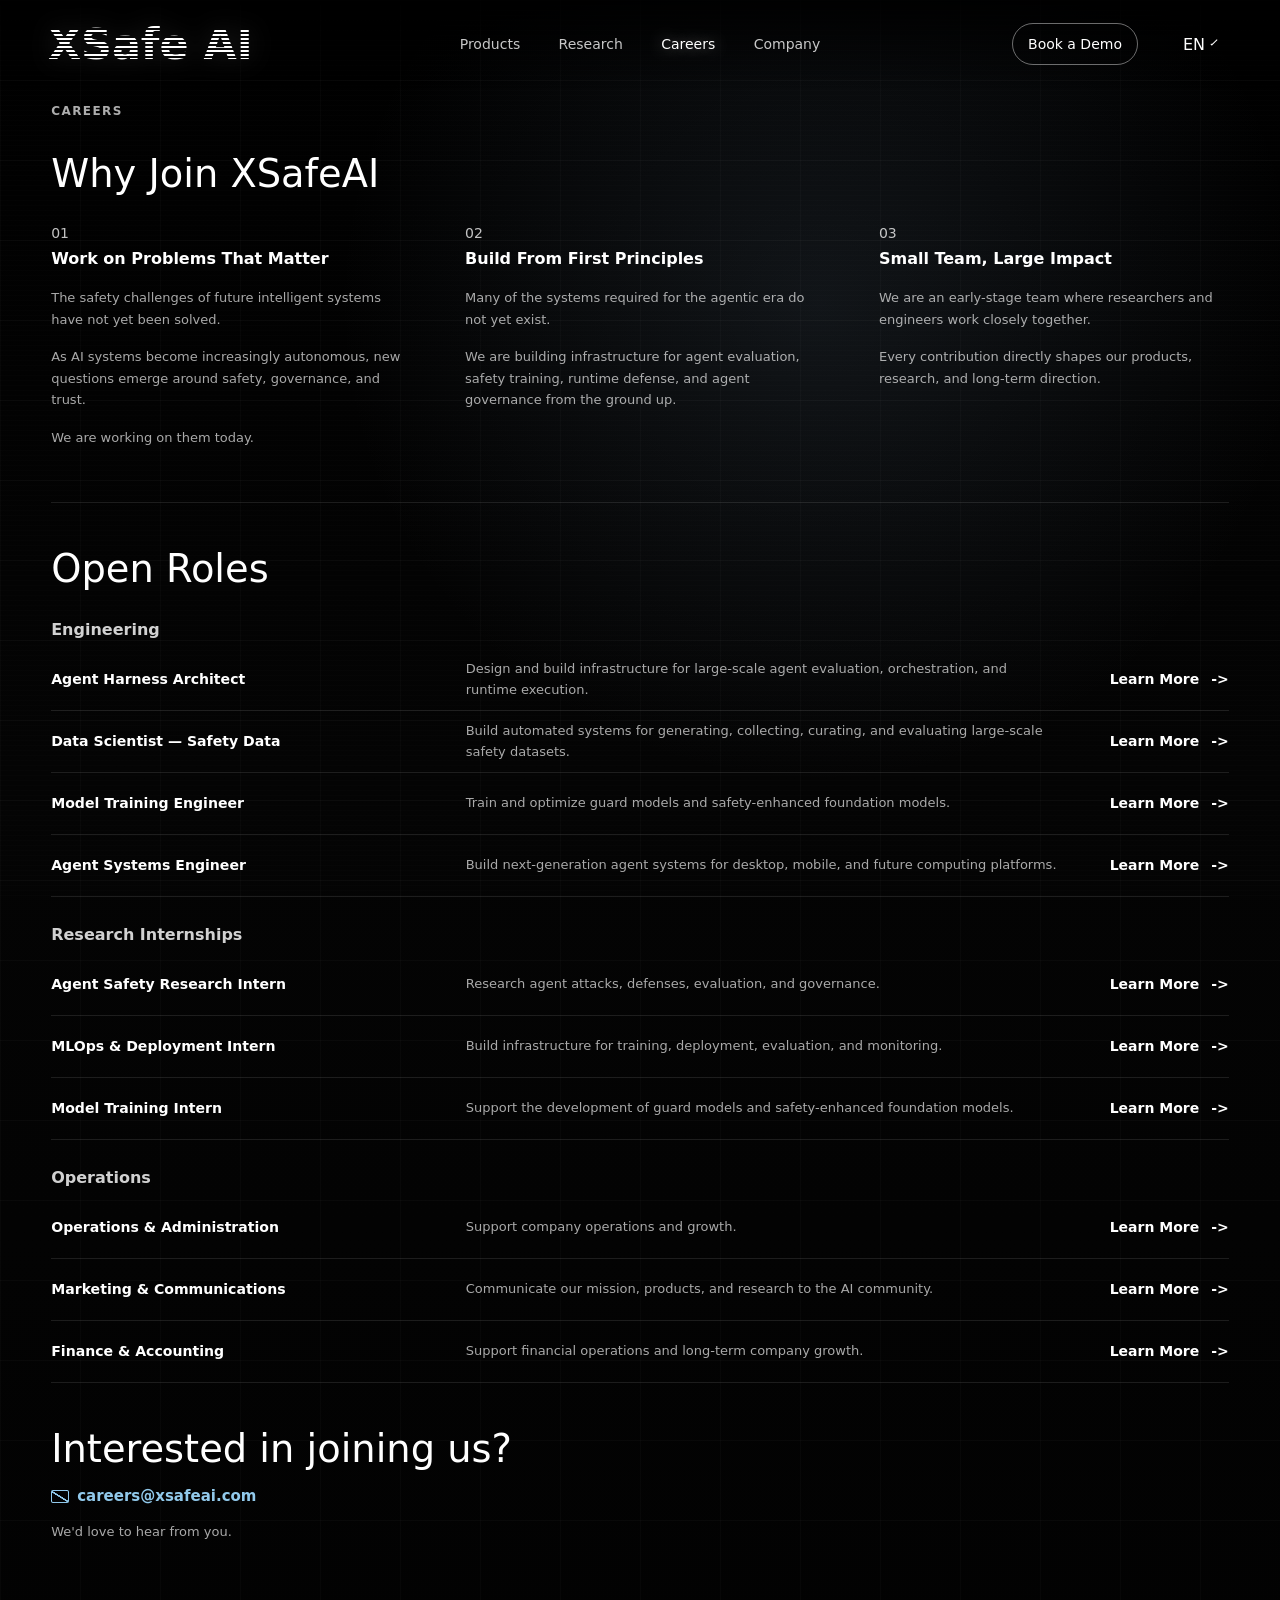
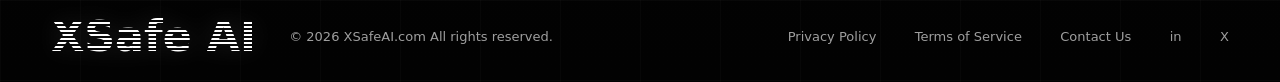
==== careers.html @ 65a76d72 "Add careers page" ====
<!doctype html>
<html lang="en">
  <head>
    <meta charset="UTF-8" />
    <meta name="viewport" content="width=device-width, initial-scale=1.0" />
    <title>Careers - XSafe AI</title>
    <meta name="description" content="Open roles and career opportunities at XSafe AI." />
    <link
      rel="icon"
      href="data:image/svg+xml,%3Csvg xmlns='http://www.w3.org/2000/svg' viewBox='0 0 64 64'%3E%3Crect width='64' height='64' rx='12' fill='%23020202'/%3E%3Cpath d='M14 16h12l6 9 6-9h12L38 32l12 16H38l-6-9-6 9H14l12-16L14 16Z' fill='white'/%3E%3C/svg%3E"
    />
    <link rel="stylesheet" href="styles.css?v=20260612-8" />
  </head>
  <body>
    <div class="page-shell">
      <header class="site-header" aria-label="Primary navigation" data-i18n-aria-label="aria.primaryNav">
        <a class="brand brand--small" href="index.html#top" aria-label="XSafe AI home" data-i18n-aria-label="aria.home">
          <span>XSafe AI</span>
        </a>
        <nav class="nav-links" aria-label="Main menu" data-i18n-aria-label="aria.mainMenu">
          <a href="index.html#products" data-i18n="nav.products">Products</a>
          <a href="index.html#resources" data-i18n="nav.research">Research</a>
          <a href="careers.html" data-i18n="nav.careers" aria-current="page">Careers</a>
          <a href="company.html" data-i18n="nav.company">Company</a>
        </nav>
        <div class="header-actions">
          <a class="pill-link" href="mailto:hello@xsafeai.com" data-i18n="cta.bookDemo">Book a Demo</a>
          <button class="lang-button" type="button" aria-label="Switch to Chinese" data-i18n-aria-label="language.switchLabel">
            <span data-lang-label>EN</span>
          </button>
        </div>
      </header>

      <main id="top" class="careers-page-main">
        <section class="careers-section" aria-labelledby="careers-title">
          <p class="eyebrow">CAREERS</p>
          <div class="careers-why">
            <h1 id="careers-title">Why Join XSafeAI</h1>
            <div class="careers-reasons">
              <article>
                <span>01</span>
                <h2>Work on Problems That Matter</h2>
                <p>The safety challenges of future intelligent systems have not yet been solved.</p>
                <p>As AI systems become increasingly autonomous, new questions emerge around safety, governance, and trust.</p>
                <p>We are working on them today.</p>
              </article>
              <article>
                <span>02</span>
                <h2>Build From First Principles</h2>
                <p>Many of the systems required for the agentic era do not yet exist.</p>
                <p>We are building infrastructure for agent evaluation, safety training, runtime defense, and agent governance from the ground up.</p>
              </article>
              <article>
                <span>03</span>
                <h2>Small Team, Large Impact</h2>
                <p>We are an early-stage team where researchers and engineers work closely together.</p>
                <p>Every contribution directly shapes our products, research, and long-term direction.</p>
              </article>
            </div>
          </div>

          <div class="careers-roles">
            <h2>Open Roles</h2>
            <div class="role-group">
              <h3>Engineering</h3>
              <a class="role-row" href="mailto:careers@xsafeai.com?subject=Agent%20Harness%20Architect">
                <strong>Agent Harness Architect</strong>
                <span>Design and build infrastructure for large-scale agent evaluation, orchestration, and runtime execution.</span>
                <em>Learn More <b aria-hidden="true">-&gt;</b></em>
              </a>
              <a class="role-row" href="mailto:careers@xsafeai.com?subject=Data%20Scientist%20-%20Safety%20Data">
                <strong>Data Scientist — Safety Data</strong>
                <span>Build automated systems for generating, collecting, curating, and evaluating large-scale safety datasets.</span>
                <em>Learn More <b aria-hidden="true">-&gt;</b></em>
              </a>
              <a class="role-row" href="mailto:careers@xsafeai.com?subject=Model%20Training%20Engineer">
                <strong>Model Training Engineer</strong>
                <span>Train and optimize guard models and safety-enhanced foundation models.</span>
                <em>Learn More <b aria-hidden="true">-&gt;</b></em>
              </a>
              <a class="role-row" href="mailto:careers@xsafeai.com?subject=Agent%20Systems%20Engineer">
                <strong>Agent Systems Engineer</strong>
                <span>Build next-generation agent systems for desktop, mobile, and future computing platforms.</span>
                <em>Learn More <b aria-hidden="true">-&gt;</b></em>
              </a>
            </div>

            <div class="role-group">
              <h3>Research Internships</h3>
              <a class="role-row" href="mailto:careers@xsafeai.com?subject=Agent%20Safety%20Research%20Intern">
                <strong>Agent Safety Research Intern</strong>
                <span>Research agent attacks, defenses, evaluation, and governance.</span>
                <em>Learn More <b aria-hidden="true">-&gt;</b></em>
              </a>
              <a class="role-row" href="mailto:careers@xsafeai.com?subject=MLOps%20%26%20Deployment%20Intern">
                <strong>MLOps &amp; Deployment Intern</strong>
                <span>Build infrastructure for training, deployment, evaluation, and monitoring.</span>
                <em>Learn More <b aria-hidden="true">-&gt;</b></em>
              </a>
              <a class="role-row" href="mailto:careers@xsafeai.com?subject=Model%20Training%20Intern">
                <strong>Model Training Intern</strong>
                <span>Support the development of guard models and safety-enhanced foundation models.</span>
                <em>Learn More <b aria-hidden="true">-&gt;</b></em>
              </a>
            </div>

            <div class="role-group">
              <h3>Operations</h3>
              <a class="role-row" href="mailto:careers@xsafeai.com?subject=Operations%20%26%20Administration">
                <strong>Operations &amp; Administration</strong>
                <span>Support company operations and growth.</span>
                <em>Learn More <b aria-hidden="true">-&gt;</b></em>
              </a>
              <a class="role-row" href="mailto:careers@xsafeai.com?subject=Marketing%20%26%20Communications">
                <strong>Marketing &amp; Communications</strong>
                <span>Communicate our mission, products, and research to the AI community.</span>
                <em>Learn More <b aria-hidden="true">-&gt;</b></em>
              </a>
              <a class="role-row" href="mailto:careers@xsafeai.com?subject=Finance%20%26%20Accounting">
                <strong>Finance &amp; Accounting</strong>
                <span>Support financial operations and long-term company growth.</span>
                <em>Learn More <b aria-hidden="true">-&gt;</b></em>
              </a>
            </div>
          </div>

          <div class="careers-contact">
            <h2>Interested in joining us?</h2>
            <a href="mailto:careers@xsafeai.com">careers@xsafeai.com</a>
            <p>We'd love to hear from you.</p>
          </div>
        </section>
      </main>

      <footer class="site-footer">
        <a class="brand brand--small" href="index.html#top" aria-label="XSafe AI home" data-i18n-aria-label="aria.home">XSafe AI</a>
        <p data-i18n="footer.rights">© 2026 XSafeAI.com All rights reserved.</p>
        <nav aria-label="Footer menu" data-i18n-aria-label="aria.footerMenu">
          <a id="resources" href="index.html#resources" data-i18n="footer.privacy">Privacy Policy</a>
          <a href="terms.html" data-i18n="footer.terms">Terms of Service</a>
          <a id="contact" href="mailto:hello@xsafeai.com" data-i18n="footer.contact">Contact Us</a>
          <a href="https://www.linkedin.com" aria-label="LinkedIn">in</a>
          <a href="https://x.com" aria-label="X">X</a>
        </nav>
      </footer>
    </div>

    <script src="script.js?v=20260612-8"></script>
  </body>
</html>
---- styles.css ----
:root {
  --bg: #030303;
  --panel: #070707;
  --panel-strong: #0d0d0d;
  --line: rgba(255, 255, 255, 0.15);
  --line-strong: rgba(255, 255, 255, 0.42);
  --text: #f6f7f7;
  --muted: rgba(246, 247, 247, 0.68);
  --faint: rgba(246, 247, 247, 0.38);
  --glow: rgba(190, 222, 255, 0.38);
  --max: 1440px;
}

* {
  box-sizing: border-box;
}

html {
  scroll-behavior: smooth;
}

body {
  margin: 0;
  min-width: 320px;
  background:
    radial-gradient(circle at 64% 18%, rgba(100, 122, 145, 0.16), transparent 30rem),
    linear-gradient(180deg, #000 0%, #040404 46%, #020202 100%);
  color: var(--text);
  font-family:
    Inter, ui-sans-serif, system-ui, -apple-system, BlinkMacSystemFont, "Segoe UI", sans-serif;
}

a {
  color: inherit;
  text-decoration: none;
}

button {
  font: inherit;
}

.page-shell {
  position: relative;
  overflow: hidden;
  min-height: 100vh;
  background-image:
    linear-gradient(rgba(255, 255, 255, 0.025) 1px, transparent 1px),
    linear-gradient(90deg, rgba(255, 255, 255, 0.018) 1px, transparent 1px);
  background-size: 80px 80px;
}

.page-shell::before {
  position: fixed;
  inset: 0;
  z-index: 3;
  pointer-events: none;
  content: "";
  background: repeating-linear-gradient(
    180deg,
    rgba(255, 255, 255, 0.03) 0,
    rgba(255, 255, 255, 0.03) 1px,
    transparent 1px,
    transparent 5px
  );
  mix-blend-mode: screen;
  opacity: 0.2;
}

.site-header {
  position: fixed;
  top: 0;
  left: 50%;
  z-index: 10;
  display: grid;
  grid-template-columns: 220px minmax(360px, 1fr) 220px;
  align-items: center;
  width: min(100%, var(--max));
  min-height: 88px;
  padding: 0 clamp(24px, 4vw, 48px);
  transform: translateX(-50%);
}

.site-header::before {
  position: absolute;
  inset: 0;
  z-index: -1;
  content: "";
  background: linear-gradient(180deg, rgba(0, 0, 0, 0.86), rgba(0, 0, 0, 0.42), transparent);
}

.brand {
  display: inline-block;
  width: max-content;
  color: transparent;
  font-weight: 800;
  line-height: 0.9;
  letter-spacing: 0;
  background:
    repeating-linear-gradient(
      180deg,
      #fff 0,
      #fff 5px,
      transparent 5px,
      transparent 10px
    );
  -webkit-background-clip: text;
  background-clip: text;
  filter: drop-shadow(0 0 12px rgba(255, 255, 255, 0.2));
}

.brand--small {
  font-size: clamp(31px, 3.35vw, 44px);
  line-height: 0.86;
  background:
    repeating-linear-gradient(
      180deg,
      #fff 0,
      #fff 2px,
      transparent 2px,
      transparent 4px
    );
  -webkit-background-clip: text;
  background-clip: text;
}

.brand--hero {
  margin: 0 0 36px;
  font-size: clamp(58px, 11vw, 142px);
}

.brand--hero-cn {
  letter-spacing: 0.08em;
}


.nav-links {
  display: flex;
  justify-content: center;
  gap: clamp(26px, 3vw, 46px);
  color: rgba(255, 255, 255, 0.78);
  font-size: 14px;
}

.nav-links a,
.site-footer a {
  transition:
    color 180ms ease,
    text-shadow 180ms ease;
}


.nav-links a[aria-current="page"] {
  color: #fff;
  text-shadow: 0 0 14px rgba(255, 255, 255, 0.45);
}

.company-page-main {
  padding-top: 88px;
}

.nav-links a:hover,
.site-footer a:hover {
  color: #fff;
  text-shadow: 0 0 14px rgba(255, 255, 255, 0.55);
}

.header-actions {
  display: flex;
  justify-content: flex-end;
  align-items: center;
  gap: 28px;
}

.pill-link,
.lang-button,
.primary-button,
.secondary-button {
  display: inline-flex;
  align-items: center;
  justify-content: center;
  min-height: 42px;
  border: 1px solid var(--line-strong);
  border-radius: 999px;
  white-space: nowrap;
}

.pill-link {
  min-width: 126px;
  padding: 0 22px;
  color: #fff;
  font-size: 14px;
}

.lang-button {
  min-width: 52px;
  padding: 0 16px;
  border-color: transparent;
  background: transparent;
  color: #fff;
  cursor: pointer;
  transition:
    color 180ms ease,
    text-shadow 180ms ease,
    transform 180ms ease;
}

.lang-button:hover {
  color: #fff;
  text-shadow: 0 0 14px rgba(255, 255, 255, 0.55);
  transform: translateY(-1px);
}

.lang-button::after {
  display: block;
  width: 7px;
  height: 7px;
  margin-left: 8px;
  border-right: 1px solid currentColor;
  border-bottom: 1px solid currentColor;
  content: "";
  transform: translateY(-2px) rotate(45deg);
}

.hero-section {
  position: relative;
  min-height: 760px;
  height: clamp(760px, 72vw, 930px);
  max-height: 980px;
  border-bottom: 1px solid rgba(255, 255, 255, 0.08);
  isolation: isolate;
}

.hero-section::after {
  position: absolute;
  inset: auto 0 0;
  z-index: -1;
  height: 34%;
  content: "";
  background: linear-gradient(180deg, transparent, #030303 80%);
}

.hero-canvas {
  position: absolute;
  inset: 0;
  width: 100%;
  height: 100%;
  pointer-events: none;
}

.hero-content {
  position: relative;
  z-index: 1;
  width: min(740px, calc(100% - 48px));
  padding-top: clamp(148px, 16vw, 244px);
  margin-left: clamp(24px, 4vw, 58px);
}

.hero-content h1 {
  margin: 0;
  color: #fff;
  font-size: clamp(40px, 5vw, 68px);
  font-weight: 500;
  line-height: 1.12;
  letter-spacing: 0;
}

.hero-copy {
  margin: 28px 0 46px;
  max-width: 620px;
  color: var(--muted);
  font-size: clamp(17px, 1.7vw, 23px);
  line-height: 1.45;
}

.hero-actions {
  display: flex;
  flex-wrap: wrap;
  gap: 24px;
}

.primary-button,
.secondary-button {
  gap: 14px;
  min-width: 162px;
  padding: 0 28px;
  font-size: 14px;
  font-weight: 700;
  transition:
    transform 180ms ease,
    border-color 180ms ease,
    background 180ms ease;
}

.primary-button {
  border-color: #fff;
  background: #fff;
  color: #050505;
  box-shadow:
    0 0 24px rgba(255, 255, 255, 0.22),
    inset 0 -8px 18px rgba(0, 0, 0, 0.09);
}

.secondary-button {
  background: rgba(255, 255, 255, 0.02);
  color: #fff;
}

.primary-button:hover,
.secondary-button:hover,
.pill-link:hover {
  transform: translateY(-2px);
}

.play-dot {
  position: relative;
  width: 22px;
  height: 22px;
  border: 1px solid rgba(255, 255, 255, 0.7);
  border-radius: 50%;
}

.play-dot::after {
  position: absolute;
  top: 50%;
  left: 50%;
  width: 0;
  height: 0;
  border-top: 4px solid transparent;
  border-bottom: 4px solid transparent;
  border-left: 6px solid #fff;
  content: "";
  transform: translate(-35%, -50%);
}

.flow-labels {
  position: absolute;
  right: clamp(12px, 2vw, 32px);
  bottom: clamp(72px, 8vw, 116px);
  left: clamp(500px, 50vw, 730px);
  z-index: 2;
  display: grid;
  grid-template-columns: 0.86fr 1.1fr 0.9fr;
  gap: clamp(18px, 3vw, 54px);
  color: rgba(255, 255, 255, 0.86);
  font-size: 13px;
  font-weight: 700;
  line-height: 1.1;
  transform: translateX(clamp(20px, 2.8vw, 48px));
}

.flow-labels span:nth-child(2) {
  text-align: center;
  font-size: inherit;
  font-weight: inherit;
}

.flywheel-section,
.products-section,
.scale-section {
  position: relative;
  width: min(100%, var(--max));
  margin: 0 auto;
  padding-inline: clamp(24px, 4vw, 56px);
}

.flywheel-section {
  padding-top: 44px;
  padding-bottom: 58px;
}

.section-heading {
  text-align: center;
}

.section-heading h2,
.products-section h2,
.scale-section h2 {
  margin: 0;
  font-size: clamp(31px, 3.1vw, 44px);
  font-weight: 500;
  line-height: 1.18;
}

.scale-section h2 {
  max-width: 560px;
}

.keep-line {
  white-space: nowrap;
}

.section-heading p,
.scale-section p {
  margin: 18px 0 0;
  color: var(--muted);
  font-size: 16px;
}

.flywheel {
  position: relative;
  --node-size: clamp(164px, 14vw, 190px);
  width: min(700px, 100%);
  aspect-ratio: 1;
  margin: 22px auto 0;
}

.orbit-ring {
  position: absolute;
  inset: 23%;
  border-radius: 50%;
  pointer-events: none;
}

.orbit-ring--outer {
  inset: 15%;
  border: 0;
}

.orbit-ring--inner {
  inset: 34%;
  border: 1px dashed rgba(255, 255, 255, 0.28);
  animation: orbitSpinReverse 14s linear infinite;
}

.cycle-arrows {
  position: absolute;
  inset: 0;
  z-index: 1;
  width: 100%;
  height: 100%;
  color: rgba(210, 218, 226, 0.58);
  pointer-events: none;
  overflow: visible;
  transform-origin: 50% 50%;
  animation: cycleRotate 16s linear infinite;
}

.cycle-arc {
  fill: none;
  stroke: currentColor;
  stroke-width: 1.25;
  stroke-linecap: round;
  marker-end: url("#cycle-arrowhead");
  filter: drop-shadow(0 0 7px rgba(210, 218, 226, 0.18));
}

.flywheel-center {
  position: absolute;
  top: 50%;
  left: 50%;
  z-index: 2;
  display: grid;
  place-items: center;
  width: 168px;
  height: 168px;
  border-radius: 50%;
  color: #fff;
  font-size: 18px;
  line-height: 1.1;
  text-align: center;
  transform: translate(-50%, -50%);
}

.flywheel-center::before {
  position: absolute;
  inset: 0;
  border-radius: inherit;
  content: "";
  background:
    radial-gradient(circle, rgba(255, 255, 255, 0.1), transparent 58%),
    conic-gradient(from 90deg, transparent, rgba(255, 255, 255, 0.28), transparent, rgba(167, 202, 236, 0.18), transparent);
  animation: orbitSpin 9s linear infinite;
}

.flywheel-center span {
  position: relative;
  display: block;
}

.wheel-node {
  position: absolute;
  z-index: 3;
  display: flex;
  flex-direction: column;
  align-items: center;
  justify-content: center;
  width: var(--node-size);
  height: var(--node-size);
  min-width: var(--node-size);
  min-height: var(--node-size);
  max-width: var(--node-size);
  max-height: var(--node-size);
  padding: 20px;
  overflow: hidden;
  border: 1px solid rgba(255, 255, 255, 0.3);
  border-radius: 50%;
  background:
    radial-gradient(circle at 50% 15%, rgba(255, 255, 255, 0.16), transparent 44%),
    rgba(8, 8, 8, 0.94);
  box-shadow:
    0 0 42px rgba(255, 255, 255, 0.09),
    inset 0 0 36px rgba(255, 255, 255, 0.075);
  text-align: center;
  animation: nodePulse 4.8s ease-in-out infinite;
}

.wheel-node--top {
  top: 0;
  left: 50%;
  transform: translate(-50%, 0);
}

.wheel-node--left {
  bottom: 8%;
  left: -1%;
  animation-delay: 0.8s;
}

.wheel-node--right {
  right: -1%;
  bottom: 8%;
  animation-delay: 1.6s;
}

.wheel-node span {
  margin-bottom: 9px;
  color: rgba(255, 255, 255, 0.92);
  font-size: 16px;
  font-weight: 700;
}

.wheel-node strong {
  display: block;
  max-width: 100%;
  color: #fff;
  font-size: clamp(12px, 1vw, 15px);
  font-weight: 700;
  line-height: 1.14;
}

.wheel-node strong em {
  display: inline-block;
  font-style: normal;
  font-size: 0.86em;
  line-height: 1.08;
}

.wheel-node small {
  margin-top: 10px;
  color: rgba(255, 255, 255, 0.75);
  font-size: 10px;
  font-weight: 700;
}

.wheel-node p {
  margin: 7px 0 0;
  color: rgba(255, 255, 255, 0.58);
  font-size: 10px;
  line-height: 1.35;
}

.products-section {
  padding-top: 8px;
  padding-bottom: 30px;
}

.products-section h2 {
  text-align: center;
}

.product-grid {
  display: grid;
  grid-template-columns: repeat(3, minmax(0, 1fr));
  gap: 24px;
  margin-top: 34px;
}

.product-card {
  position: relative;
  overflow: hidden;
  min-height: 374px;
  padding: 34px 32px 30px;
  border: 1px solid rgba(255, 255, 255, 0.16);
  border-radius: 7px;
  background:
    linear-gradient(145deg, rgba(255, 255, 255, 0.045), transparent 38%),
    rgba(7, 7, 7, 0.86);
  box-shadow: inset 0 0 40px rgba(255, 255, 255, 0.025);
}

.product-visual {
  position: absolute;
  inset: 0;
  z-index: 0;
  width: 100%;
  height: 100%;
  opacity: 0.92;
  pointer-events: none;
}

.product-card--vortex .product-visual {
  opacity: 0.78;
}

.product-card > :not(.product-visual):not(a) {
  position: relative;
  z-index: 1;
}

.product-number {
  position: relative;
  z-index: 1;
  display: block;
  color: #fff;
  font-size: 32px;
  font-weight: 300;
}

.product-card h3 {
  position: relative;
  z-index: 1;
  margin: 26px 0 13px;
  color: #fff;
  font-size: clamp(27px, 2.6vw, 38px);
  font-weight: 400;
}

.product-card p,
.product-card li,
.product-card a {
  position: relative;
  z-index: 1;
  color: rgba(255, 255, 255, 0.76);
}

.product-card p {
  margin: 0 0 29px;
  font-size: 16px;
}

.product-card ul {
  position: relative;
  display: grid;
  gap: 16px;
  padding: 0;
  margin: 0;
  list-style: none;
}

.product-card li {
  display: flex;
  align-items: center;
  gap: 11px;
  font-size: 14px;
}

.product-card li::before {
  display: block;
  width: 12px;
  height: 12px;
  border: 1px solid rgba(255, 255, 255, 0.54);
  border-radius: 50%;
  content: "";
  background:
    radial-gradient(circle, rgba(255, 255, 255, 0.75) 0 1.4px, transparent 1.8px),
    #050505;
  box-shadow:
    inset 0 0 0 3px #050505,
    0 0 10px rgba(255, 255, 255, 0.08);
}

.product-card > a {
  position: absolute;
  right: auto;
  bottom: 30px;
  left: 32px;
  z-index: 1;
  display: inline-flex;
  gap: 13px;
  align-items: center;
  color: #fff;
  font-size: 14px;
}

.scale-section {
  display: grid;
  grid-template-columns: minmax(520px, 0.98fr) minmax(0, 1.42fr);
  gap: clamp(28px, 5vw, 72px);
  align-items: center;
  padding-top: 42px;
  padding-bottom: 44px;
  border-top: 1px solid rgba(255, 255, 255, 0.09);
  border-bottom: 1px solid rgba(255, 255, 255, 0.09);
}

.metrics-grid {
  display: grid;
  grid-template-columns: repeat(4, minmax(0, 1fr));
  min-height: 124px;
  margin: 0;
  border: 1px solid rgba(255, 255, 255, 0.11);
  border-radius: 8px;
  background: rgba(255, 255, 255, 0.015);
}

.metrics-grid div {
  display: grid;
  place-items: center;
  align-content: center;
  min-width: 0;
  padding: 20px 12px;
  text-align: center;
}

.metrics-grid div + div {
  border-left: 1px solid rgba(255, 255, 255, 0.12);
}

.metrics-grid dt {
  margin: 0;
  color: #fff;
  font-size: clamp(26px, 3vw, 38px);
  font-weight: 300;
  line-height: 1;
}

.metrics-grid dd {
  margin: 12px 0 0;
  color: var(--muted);
  font-size: 14px;
  line-height: 1.35;
}


.company-section {
  position: relative;
  width: min(100%, var(--max));
  margin: 0 auto;
  padding: clamp(42px, 6vw, 82px) clamp(24px, 4vw, 56px) 54px;
  border-bottom: 1px solid rgba(255, 255, 255, 0.09);
}

.company-section::before {
  position: absolute;
  inset: 0;
  z-index: -1;
  content: "";
  background:
    radial-gradient(circle at 18% 8%, rgba(255, 255, 255, 0.08), transparent 22rem),
    linear-gradient(180deg, rgba(255, 255, 255, 0.025), transparent 34%);
}

.company-hero {
  max-width: 720px;
  padding-top: 10px;
}

.eyebrow {
  margin: 0 0 14px;
  color: rgba(255, 255, 255, 0.68);
  font-size: 12px;
  font-weight: 800;
  letter-spacing: 0.12em;
  text-transform: uppercase;
}

.company-hero h2 {
  margin: 0;
  color: #fff;
  font-size: clamp(42px, 5vw, 72px);
  font-weight: 500;
  line-height: 1.05;
  letter-spacing: -0.03em;
}

.company-copy {
  display: grid;
  gap: 14px;
  max-width: 590px;
  margin-top: 28px;
}

.company-copy p,
.company-section p {
  color: rgba(255, 255, 255, 0.66);
  line-height: 1.55;
}

.company-copy p,
.company-section p,
.company-card h4,
.company-card span,
.timeline strong,
.timeline span,
.timeline em {
  margin-block: 0;
}

.company-block {
  margin-top: clamp(34px, 5vw, 68px);
}

.company-block > h3,
.company-split h3,
.mission-bar h3 {
  margin: 0 0 18px;
  color: #fff;
  font-size: clamp(24px, 2.4vw, 34px);
  font-weight: 500;
}

.company-card-grid {
  display: grid;
  gap: 18px;
}

.company-card-grid--three {
  grid-template-columns: repeat(3, minmax(0, 1fr));
}

.company-card {
  position: relative;
  min-height: 156px;
  padding: 24px;
  overflow: hidden;
  border: 1px solid rgba(255, 255, 255, 0.12);
  border-radius: 8px;
  background:
    linear-gradient(145deg, rgba(255, 255, 255, 0.055), rgba(255, 255, 255, 0.012) 42%, transparent),
    rgba(10, 10, 10, 0.82);
  box-shadow: inset 0 0 30px rgba(255, 255, 255, 0.02);
}

.company-card::after {
  position: absolute;
  top: 18px;
  right: 18px;
  width: 34px;
  height: 34px;
  border: 1px solid rgba(255, 255, 255, 0.11);
  border-radius: 50%;
  content: "";
  background: radial-gradient(circle, rgba(255, 255, 255, 0.1), transparent 58%);
}

.company-number {
  display: block;
  margin-bottom: 16px;
  color: rgba(255, 255, 255, 0.9);
  font-size: 15px;
  font-weight: 700;
}

.company-card h4 {
  max-width: 300px;
  color: #fff;
  font-size: 16px;
  font-weight: 700;
  line-height: 1.25;
}

.company-card p {
  margin-top: 13px;
  font-size: 13px;
}

.company-card--compact {
  min-height: 190px;
  padding-top: 72px;
}

.card-icon {
  position: absolute;
  top: 22px;
  left: 24px;
  z-index: 1;
  display: grid;
  width: 34px;
  height: 34px;
  place-items: center;
  border: 1px solid rgba(255, 255, 255, 0.2);
  border-radius: 10px;
  background: rgba(255, 255, 255, 0.045);
  box-shadow:
    inset 0 0 18px rgba(255, 255, 255, 0.03),
    0 0 18px rgba(255, 255, 255, 0.04);
}

.card-icon::before,
.card-icon::after {
  position: absolute;
  content: "";
}

.card-icon--shield::before {
  width: 17px;
  height: 20px;
  border: 1.5px solid rgba(255, 255, 255, 0.82);
  clip-path: polygon(50% 0, 92% 17%, 82% 72%, 50% 100%, 18% 72%, 8% 17%);
}

.card-icon--shield::after {
  width: 6px;
  height: 10px;
  border-right: 1.5px solid rgba(255, 255, 255, 0.7);
  border-bottom: 1.5px solid rgba(255, 255, 255, 0.7);
  transform: rotate(40deg) translate(-1px, -1px);
}

.card-icon--database::before {
  width: 18px;
  height: 20px;
  border: 1.4px solid rgba(255, 255, 255, 0.78);
  border-radius: 50% / 18%;
  background:
    linear-gradient(rgba(255, 255, 255, 0.55), rgba(255, 255, 255, 0.55)) 50% 35% / 16px 1px no-repeat,
    linear-gradient(rgba(255, 255, 255, 0.38), rgba(255, 255, 255, 0.38)) 50% 63% / 16px 1px no-repeat;
}

.card-icon--database::after {
  top: 8px;
  width: 18px;
  height: 7px;
  border: 1.4px solid rgba(255, 255, 255, 0.78);
  border-bottom: 0;
  border-radius: 50% 50% 0 0 / 100% 100% 0 0;
}

.card-icon--network::before {
  width: 5px;
  height: 5px;
  border-radius: 50%;
  background: rgba(255, 255, 255, 0.9);
  box-shadow:
    -9px 8px 0 rgba(255, 255, 255, 0.74),
    9px 8px 0 rgba(255, 255, 255, 0.74),
    0 -9px 0 rgba(255, 255, 255, 0.74);
}

.card-icon--network::after {
  width: 22px;
  height: 20px;
  background:
    linear-gradient(34deg, transparent 46%, rgba(255, 255, 255, 0.42) 48% 52%, transparent 54%),
    linear-gradient(-34deg, transparent 46%, rgba(255, 255, 255, 0.42) 48% 52%, transparent 54%),
    linear-gradient(90deg, transparent 47%, rgba(255, 255, 255, 0.32) 49% 51%, transparent 53%);
}

.card-icon--agent::before {
  width: 18px;
  height: 15px;
  border: 1.4px solid rgba(255, 255, 255, 0.82);
  border-radius: 7px;
  background:
    radial-gradient(circle at 35% 48%, rgba(255, 255, 255, 0.86) 0 1.6px, transparent 2px),
    radial-gradient(circle at 65% 48%, rgba(255, 255, 255, 0.86) 0 1.6px, transparent 2px);
}

.card-icon--agent::after {
  top: 6px;
  width: 1.5px;
  height: 5px;
  background: rgba(255, 255, 255, 0.72);
  box-shadow: 0 -4px 0 rgba(255, 255, 255, 0.72);
}

.card-icon--devices::before {
  width: 18px;
  height: 20px;
  border: 1.4px solid rgba(255, 255, 255, 0.78);
  border-radius: 4px;
  transform: translate(-3px, 1px);
}

.card-icon--devices::after {
  width: 12px;
  height: 16px;
  border: 1.4px solid rgba(255, 255, 255, 0.62);
  border-radius: 3px;
  transform: translate(6px, -3px);
  background: rgba(255, 255, 255, 0.04);
}

.card-icon--embodied::before {
  width: 18px;
  height: 18px;
  border: 1.4px solid rgba(255, 255, 255, 0.78);
  border-radius: 50%;
  background:
    radial-gradient(circle, rgba(255, 255, 255, 0.82) 0 2px, transparent 2.4px),
    linear-gradient(90deg, transparent 46%, rgba(255, 255, 255, 0.36) 48% 52%, transparent 54%),
    linear-gradient(0deg, transparent 46%, rgba(255, 255, 255, 0.36) 48% 52%, transparent 54%);
}

.card-icon--embodied::after {
  width: 26px;
  height: 26px;
  border: 1px dashed rgba(255, 255, 255, 0.28);
  border-radius: 50%;
}

.company-split {
  display: grid;
  grid-template-columns: minmax(240px, 0.78fr) minmax(0, 2fr);
  gap: clamp(28px, 5vw, 72px);
  align-items: start;
}

.company-link {
  display: inline-flex;
  gap: 12px;
  align-items: center;
  margin-top: 24px;
  color: #fff;
  font-size: 14px;
  font-weight: 700;
}

.approach-block {
  display: grid;
  grid-template-columns: minmax(220px, 0.5fr) minmax(0, 2.5fr);
  gap: clamp(24px, 3.2vw, 42px);
  align-items: stretch;
}

.approach-intro p {
  max-width: 300px;
  font-size: clamp(17px, 1.35vw, 22px);
  line-height: 1.55;
}

.approach-intro .company-link {
  margin-top: 54px;
}

.approach-card-grid {
  display: grid;
  grid-template-columns: repeat(3, minmax(0, 1fr));
  gap: clamp(16px, 2vw, 24px);
}

.approach-card {
  min-height: 280px;
  padding: 0 28px 28px;
  border-color: rgba(255, 255, 255, 0.14);
  border-radius: 8px;
  background:
    radial-gradient(circle at 20% 16%, rgba(255, 255, 255, 0.055), transparent 16%),
    linear-gradient(145deg, rgba(255, 255, 255, 0.055), rgba(255, 255, 255, 0.012) 42%, transparent),
    rgba(9, 10, 10, 0.88);
}

.approach-card::before {
  position: absolute;
  inset: 0;
  z-index: 0;
  content: "";
  opacity: 0.22;
  pointer-events: none;
  background:
    radial-gradient(circle, rgba(255, 255, 255, 0.55) 0 0.75px, transparent 1.2px) 0 0 / 15px 15px,
    radial-gradient(circle, rgba(167, 210, 255, 0.3) 0 0.7px, transparent 1.2px) 7px 9px / 23px 23px;
  mask-image: radial-gradient(ellipse at 86% 58%, #000 0 18%, transparent 52%);
}

.approach-card::after {
  top: 18px;
  left: 24px;
  right: auto;
  width: 66px;
  height: 66px;
  border: 0;
  background: radial-gradient(circle, rgba(255, 255, 255, 0.13), rgba(255, 255, 255, 0.05) 46%, transparent 70%);
}

.approach-card h4,
.approach-card p {
  position: relative;
  z-index: 1;
}

.approach-card h4 {
  max-width: 300px;
  margin-top: 118px;
  font-size: clamp(18px, 1.35vw, 22px);
  font-weight: 700;
  line-height: 1.16;
}

.approach-card p {
  max-width: 300px;
  margin-top: 24px;
  font-size: clamp(13px, 1vw, 16px);
  line-height: 1.55;
}

.approach-card .card-icon {
  position: absolute;
  z-index: 1;
  top: 28px;
  left: 28px;
  width: 54px;
  height: 54px;
  border: 0;
  border-radius: 50%;
  background: rgba(255, 255, 255, 0.08);
  box-shadow:
    inset 0 0 22px rgba(255, 255, 255, 0.035),
    0 0 28px rgba(255, 255, 255, 0.08);
}

.approach-card .card-icon--shield::before {
  width: 25px;
  height: 30px;
  border-width: 2px;
}

.approach-card .card-icon--shield::after {
  width: 8px;
  height: 13px;
  border-width: 2px;
}

.approach-card .card-icon--database::before {
  width: 28px;
  height: 32px;
  border-width: 2px;
  background:
    linear-gradient(rgba(255, 255, 255, 0.58), rgba(255, 255, 255, 0.58)) 50% 35% / 24px 1.5px no-repeat,
    linear-gradient(rgba(255, 255, 255, 0.42), rgba(255, 255, 255, 0.42)) 50% 63% / 24px 1.5px no-repeat;
}

.approach-card .card-icon--database::after {
  top: 12px;
  width: 28px;
  height: 10px;
  border-width: 2px;
}

.approach-card .card-icon--network::before {
  width: 6px;
  height: 6px;
  box-shadow:
    -14px 11px 0 rgba(255, 255, 255, 0.74),
    14px 11px 0 rgba(255, 255, 255, 0.74),
    0 -14px 0 rgba(255, 255, 255, 0.74);
}

.approach-card .card-icon--network::after {
  width: 34px;
  height: 30px;
}

.approach-card--defense::before {
  mask-image: radial-gradient(ellipse at 104% 55%, #000 0 17%, transparent 50%);
}

.approach-card--data::before {
  mask-image: radial-gradient(ellipse at 62% 54%, #000 0 23%, transparent 56%);
}

.approach-card--model::before {
  mask-image: linear-gradient(132deg, transparent 0 50%, #000 72%, transparent 100%);
}

.challenge-block {
  display: grid;
  grid-template-columns: minmax(190px, 0.55fr) 42px minmax(0, 2.35fr);
  gap: clamp(28px, 4vw, 58px);
  align-items: stretch;
  padding-top: 28px;
  padding-bottom: 28px;
  border-top: 1px solid rgba(255, 255, 255, 0.08);
  border-bottom: 1px solid rgba(255, 255, 255, 0.08);
}

.challenge-intro h3 {
  margin-bottom: 22px;
}

.challenge-intro p {
  max-width: 260px;
  font-size: clamp(17px, 1.45vw, 22px);
  line-height: 1.55;
}

.timeline-rail {
  position: relative;
  display: grid;
  align-content: space-between;
  justify-items: center;
  padding: 7px 0;
}

.timeline-rail::before {
  position: absolute;
  top: 15px;
  bottom: 15px;
  left: 50%;
  width: 2px;
  content: "";
  background: linear-gradient(180deg, transparent, rgba(255, 255, 255, 0.72) 14%, rgba(255, 255, 255, 0.62) 86%, transparent);
  box-shadow: 0 0 18px rgba(255, 255, 255, 0.42);
  transform: translateX(-50%);
}

.timeline-rail span {
  position: relative;
  z-index: 1;
  width: 13px;
  height: 13px;
  border-radius: 50%;
  background: #fff;
  box-shadow:
    0 0 0 3px rgba(255, 255, 255, 0.16),
    0 0 18px rgba(255, 255, 255, 0.85);
}

.timeline {
  display: grid;
  gap: 0;
}

.timeline div {
  position: relative;
  display: grid;
  grid-template-columns: 92px minmax(190px, 0.95fr) minmax(160px, 0.8fr) 46px minmax(180px, 0.8fr);
  gap: clamp(18px, 2.4vw, 42px);
  align-items: center;
  min-height: 64px;
  color: rgba(255, 255, 255, 0.72);
}

.timeline div + div {
  border-top: 1px solid rgba(255, 255, 255, 0.08);
}

.timeline strong,
.timeline span,
.timeline em {
  font-style: normal;
}

.timeline strong {
  color: #fff;
  font-size: clamp(19px, 1.7vw, 26px);
  font-weight: 500;
}

.timeline span,
.timeline em {
  font-size: clamp(14px, 1.15vw, 18px);
  line-height: 1.35;
}

.timeline em {
  color: #fff;
  font-weight: 600;
}

.timeline i {
  display: block;
  height: 1px;
  background: repeating-linear-gradient(90deg, rgba(255, 255, 255, 0.2) 0 2px, transparent 2px 5px);
}

.timeline i::after {
  display: block;
  width: 9px;
  height: 9px;
  margin-left: auto;
  border-top: 1.5px solid rgba(255, 255, 255, 0.78);
  border-right: 1.5px solid rgba(255, 255, 255, 0.78);
  content: "";
  transform: translateY(-4px) rotate(45deg);
}

.timeline-icon {
  position: relative;
  display: block;
  width: 34px;
  height: 34px;
  color: rgba(255, 255, 255, 0.84);
}

.timeline-icon::before,
.timeline-icon::after {
  position: absolute;
  content: "";
}

.timeline-icon--shield::before,
.timeline-icon--agent-shield::before {
  inset: 3px 7px 2px;
  border: 2px solid currentColor;
  clip-path: polygon(50% 0, 92% 16%, 82% 70%, 50% 100%, 18% 70%, 8% 16%);
}

.timeline-icon--shield::after {
  top: 10px;
  left: 14px;
  width: 6px;
  height: 10px;
  border-right: 1.6px solid currentColor;
  border-bottom: 1.6px solid currentColor;
  transform: rotate(40deg);
}

.timeline-icon--people::before {
  top: 7px;
  left: 5px;
  width: 9px;
  height: 9px;
  border: 1.8px solid currentColor;
  border-radius: 50%;
  box-shadow: 14px 0 0 -1.8px #030303, 14px 0 0 0 currentColor;
}

.timeline-icon--people::after {
  top: 19px;
  left: 2px;
  width: 26px;
  height: 12px;
  border: 1.8px solid currentColor;
  border-bottom: 0;
  border-radius: 15px 15px 0 0;
}

.timeline-icon--agent-shield::after {
  top: 11px;
  left: 13px;
  width: 8px;
  height: 8px;
  border: 1.4px solid currentColor;
  border-radius: 50%;
  box-shadow: 0 8px 0 -3px currentColor;
}

.timeline-icon--robot::before {
  top: 9px;
  left: 6px;
  width: 22px;
  height: 17px;
  border: 1.8px solid currentColor;
  border-radius: 5px;
  background:
    radial-gradient(circle at 34% 47%, currentColor 0 1.6px, transparent 2px),
    radial-gradient(circle at 66% 47%, currentColor 0 1.6px, transparent 2px);
}

.timeline-icon--robot::after {
  top: 4px;
  left: 16px;
  width: 2px;
  height: 7px;
  background: currentColor;
  box-shadow:
    0 -3px 0 currentColor,
    -13px 17px 0 0 currentColor,
    13px 17px 0 0 currentColor;
}

.team-backgrounds {
  display: grid;
  gap: 18px;
}

.team-background-group h4 {
  margin: 0 0 10px;
  color: rgba(255, 255, 255, 0.68);
  font-size: 12px;
  font-weight: 800;
}

.logo-cloud {
  display: grid;
  grid-template-columns: repeat(6, minmax(0, 1fr));
  gap: 12px;
}

.logo-cloud span {
  display: inline-flex;
  min-height: 44px;
  align-items: center;
  justify-content: center;
  gap: 8px;
  padding: 0 12px;
  border: 1px solid rgba(255, 255, 255, 0.11);
  border-radius: 6px;
  background: rgba(255, 255, 255, 0.035);
  color: rgba(255, 255, 255, 0.8);
  font-size: 13px;
  font-weight: 700;
}

.logo-mark {
  display: block;
  width: 20px;
  height: 20px;
  flex: 0 0 auto;
  object-fit: contain;
  filter: grayscale(1) invert(1) brightness(1.35);
  opacity: 0.92;
}

.logo-mark--school {
  width: 28px;
  height: 28px;
  padding: 2px;
  border-radius: 50%;
  filter: none;
  background: rgba(255, 255, 255, 0.08);
}

.logo-more {
  letter-spacing: 0.16em;
}

.leadership-grid {
  display: grid;
  grid-template-columns: repeat(3, minmax(0, 1fr));
  gap: 18px;
}

.leader-card {
  min-height: 176px;
}

.leader-role {
  display: block;
  margin-top: 8px;
  color: rgba(255, 255, 255, 0.72);
  font-size: 12px;
  font-weight: 700;
}

.leader-points {
  display: grid;
  gap: 7px;
  margin: 18px 0 0;
  padding: 0;
  list-style: none;
}

.leader-points li {
  position: relative;
  padding-left: 17px;
  color: rgba(255, 255, 255, 0.62);
  font-size: 12px;
  line-height: 1.35;
}

.leader-points li::before {
  position: absolute;
  top: 0.55em;
  left: 2px;
  width: 5px;
  height: 5px;
  border-radius: 50%;
  content: "";
  background: rgba(255, 255, 255, 0.62);
  box-shadow: 0 0 8px rgba(255, 255, 255, 0.35);
}

.vision-flow {
  min-width: 0;
}

.vision-grid {
  display: grid;
  gap: 18px;
}

.vision-grid--flow {
  grid-template-columns: minmax(0, 1fr) 30px minmax(0, 1fr) 30px minmax(0, 1fr);
  align-items: stretch;
}

.vision-card {
  min-height: 220px;
  padding-top: 76px;
}

.vision-stage {
  display: inline-block;
  margin-bottom: 15px;
  color: rgba(255, 255, 255, 0.58);
  font-size: 12px;
  font-weight: 700;
  text-transform: uppercase;
}

.vision-arrow {
  display: grid;
  place-items: center;
  color: rgba(255, 255, 255, 0.78);
  font-size: 20px;
  font-weight: 700;
}

.vision-timeline {
  position: relative;
  display: grid;
  grid-template-columns: repeat(3, minmax(0, 1fr));
  gap: 78px;
  margin-top: 18px;
  padding-top: 16px;
  color: rgba(255, 255, 255, 0.55);
  font-size: 12px;
  font-weight: 700;
  text-align: center;
}

.vision-timeline::before {
  position: absolute;
  top: 6px;
  right: 9%;
  left: 9%;
  height: 1px;
  content: "";
  background: linear-gradient(90deg, transparent, rgba(255, 255, 255, 0.25), transparent);
}

.vision-timeline span {
  position: relative;
}

.vision-timeline span::before {
  position: absolute;
  top: -14px;
  left: 50%;
  width: 5px;
  height: 5px;
  border-radius: 50%;
  content: "";
  background: rgba(255, 255, 255, 0.72);
  transform: translateX(-50%);
}

.mission-bar {
  display: grid;
  grid-template-columns: minmax(180px, 0.45fr) minmax(0, 1.4fr) auto;
  gap: clamp(22px, 4vw, 56px);
  align-items: center;
  padding-top: 26px;
  border-top: 1px solid rgba(255, 255, 255, 0.11);
}

.mission-bar p {
  font-size: 15px;
}

.mission-actions {
  display: flex;
  flex-wrap: wrap;
  gap: 14px;
  justify-content: flex-end;
}

.mission-actions .primary-button,
.mission-actions .secondary-button {
  min-width: 128px;
}

.site-footer {
  display: grid;
  grid-template-columns: 210px 1fr auto;
  gap: 28px;
  align-items: center;
  width: min(100%, var(--max));
  min-height: 92px;
  padding: 0 clamp(24px, 4vw, 56px);
  margin: 0 auto;
  color: rgba(255, 255, 255, 0.62);
}

.site-footer p {
  margin: 0;
  font-size: 13px;
}

.site-footer nav {
  display: flex;
  flex-wrap: wrap;
  justify-content: flex-end;
  gap: clamp(22px, 3vw, 42px);
  font-size: 13px;
}

@keyframes orbitSpin {
  to {
    transform: rotate(360deg);
  }
}

@keyframes orbitSpinReverse {
  to {
    transform: rotate(-360deg);
  }
}

@keyframes cycleRotate {
  to {
    transform: rotate(360deg);
  }
}

@keyframes nodePulse {
  0%,
  100% {
    box-shadow:
      0 0 42px rgba(255, 255, 255, 0.09),
      inset 0 0 36px rgba(255, 255, 255, 0.075);
  }
  50% {
    box-shadow:
      0 0 58px rgba(190, 222, 255, 0.22),
      inset 0 0 42px rgba(255, 255, 255, 0.1);
  }
}

@media (max-width: 1040px) {
  .site-header {
    grid-template-columns: auto 1fr auto;
  }

  .nav-links {
    display: none;
  }

  .hero-section {
    min-height: 710px;
    height: 780px;
  }

  .flow-labels {
    right: 18px;
    left: clamp(310px, 45vw, 470px);
    font-size: 11px;
    transform: translateX(12px);
  }

  .product-grid {
    grid-template-columns: 1fr;
  }

  .product-card {
    min-height: 330px;
  }

  .scale-section,
  .company-split,
  .mission-bar,
  .site-footer {
    grid-template-columns: 1fr;
  }

  .company-card-grid--three,
  .leadership-grid,
  .vision-grid--flow {
    grid-template-columns: 1fr;
  }

  .approach-block,
  .approach-card-grid {
    grid-template-columns: 1fr;
  }

  .approach-card {
    min-height: 240px;
  }


  .challenge-block {
    grid-template-columns: minmax(180px, 0.6fr) 32px minmax(0, 1.9fr);
    gap: 24px;
  }

  .timeline div {
    grid-template-columns: 76px minmax(130px, 1fr) minmax(88px, 0.7fr) 34px minmax(130px, 0.9fr);
    gap: 16px;
  }

  .timeline-icon {
    width: 30px;
    height: 30px;
  }


  .vision-arrow {
    min-height: 20px;
    transform: rotate(90deg);
  }

  .vision-timeline {
    display: none;
  }

  .logo-cloud {
    grid-template-columns: repeat(3, minmax(0, 1fr));
  }

  .mission-actions {
    justify-content: flex-start;
  }

  .site-footer nav {
    justify-content: flex-start;
  }
}

@media (max-width: 720px) {
  .company-page-main {
    padding-top: 72px;
  }

  .site-header {
    min-height: 72px;
    padding-inline: 18px;
  }

  .brand--small {
    font-size: 27px;
    background:
      repeating-linear-gradient(
        180deg,
        #fff 0,
        #fff 1.5px,
        transparent 1.5px,
        transparent 3px
      );
    -webkit-background-clip: text;
    background-clip: text;
  }

  .header-actions {
    gap: 10px;
  }

  .pill-link {
    display: none;
  }

  .hero-section {
    min-height: 760px;
    height: auto;
    padding-bottom: 210px;
  }

  .hero-content {
    width: calc(100% - 36px);
    padding-top: 116px;
    margin-left: 18px;
  }

  .brand--hero {
    margin-bottom: 28px;
    font-size: clamp(54px, 19vw, 92px);
  }

  .hero-content h1 {
    font-size: clamp(35px, 10vw, 52px);
  }

  .hero-copy {
    margin-bottom: 30px;
  }

  .hero-actions {
    gap: 14px;
  }

  .primary-button,
  .secondary-button {
    min-width: 148px;
    padding-inline: 20px;
  }

  .flow-labels {
    right: 18px;
    bottom: 52px;
    left: 18px;
    gap: 12px;
    font-size: 10px;
    transform: none;
  }

  .flow-labels span:nth-child(2) {
    font-size: 13px;
  }

  .flywheel-section,
  .products-section,
  .scale-section,
  .company-section,
  .site-footer {
    padding: 28px 18px;
  }

  .company-section {
    padding-top: 52px;
  }

  .company-hero h2 {
    font-size: clamp(34px, 11vw, 48px);
  }

  .company-card {
    padding: 22px;
  }

  .company-card--compact {
    min-height: 160px;
    padding-top: 64px;
  }

  .approach-card {
    min-height: 230px;
    padding: 0 22px 24px;
  }

  .approach-card h4 {
    margin-top: 100px;
  }

  .approach-card .card-icon {
    top: 24px;
    left: 22px;
  }


  .vision-card {
    min-height: 190px;
    padding-top: 70px;
  }

  .leader-card {
    min-height: 160px;
  }

  .challenge-block {
    grid-template-columns: 1fr;
    gap: 22px;
  }

  .timeline-rail {
    display: none;
  }

  .timeline div {
    grid-template-columns: 72px 1fr;
    gap: 10px 16px;
    padding: 14px 0;
  }

  .timeline i,
  .timeline-icon {
    display: none;
  }

  .timeline em {
    grid-column: 2;
  }

  .logo-cloud {
    grid-template-columns: repeat(2, minmax(0, 1fr));
  }

  .mission-actions {
    justify-content: flex-start;
  }
}

@media (prefers-reduced-motion: reduce) {
  *,
  *::before,
  *::after {
    animation-duration: 1ms !important;
    animation-iteration-count: 1 !important;
    scroll-behavior: auto !important;
  }
}

.legal-page-main {
  padding-top: 98px;
}

.legal-section {
  position: relative;
  width: min(100%, var(--max));
  min-height: calc(100vh - 190px);
  padding: clamp(34px, 5vw, 72px) clamp(24px, 4vw, 56px) clamp(52px, 7vw, 92px);
  margin: 0 auto;
}

.legal-section::before {
  position: absolute;
  inset: 0;
  z-index: -1;
  content: "";
  background:
    radial-gradient(circle at 14% 8%, rgba(255, 255, 255, 0.08), transparent 20rem),
    linear-gradient(180deg, rgba(255, 255, 255, 0.018), transparent 32%);
}

.legal-document {
  max-width: 760px;
}

.legal-document .eyebrow {
  margin-bottom: 10px;
}

.legal-document h1 {
  margin: 0;
  color: #fff;
  font-size: clamp(42px, 5vw, 64px);
  font-weight: 500;
  line-height: 1;
  letter-spacing: -0.035em;
}

.legal-updated {
  margin: 16px 0 0;
  color: rgba(255, 255, 255, 0.72);
  font-size: 12px;
  font-weight: 800;
  letter-spacing: 0.08em;
  text-transform: uppercase;
}

.legal-intro,
.legal-article p,
.legal-article li {
  color: rgba(255, 255, 255, 0.72);
  font-size: 14px;
  line-height: 1.62;
}

.legal-intro {
  max-width: 700px;
  margin: 18px 0 30px;
}

.legal-list {
  display: grid;
  gap: 22px;
  padding: 0;
  margin: 0;
  list-style: none;
  counter-reset: legal-section;
}

.legal-article {
  position: relative;
  padding-left: 34px;
  counter-increment: legal-section;
}

.legal-article::before {
  position: absolute;
  top: 1px;
  left: 0;
  color: rgba(255, 255, 255, 0.9);
  font-size: 16px;
  font-weight: 700;
  content: counter(legal-section) ".";
}

.legal-article h2 {
  margin: 0 0 8px;
  color: #fff;
  font-size: 20px;
  font-weight: 700;
  line-height: 1.2;
}

.legal-article p {
  margin: 0;
}

.legal-article ul {
  display: grid;
  gap: 4px;
  padding-left: 18px;
  margin: 8px 0 0;
}

.legal-article a {
  color: #fff;
  text-decoration: underline;
  text-underline-offset: 3px;
}

@media (max-width: 720px) {
  .legal-page-main {
    padding-top: 76px;
  }

  .legal-section {
    padding-inline: 18px;
  }

  .legal-article {
    padding-left: 28px;
  }
}



.careers-page-main {
  min-height: 100vh;
  padding-top: 104px;
}

.careers-section {
  width: min(100%, var(--max));
  padding: 0 clamp(24px, 4vw, 56px);
  margin: 0 auto;
}

.careers-section .eyebrow {
  margin-bottom: 34px;
}

.careers-why {
  padding-bottom: 54px;
  border-bottom: 1px solid rgba(255, 255, 255, 0.1);
}

.careers-why h1,
.careers-roles h2,
.careers-contact h2 {
  margin: 0;
  color: #fff;
  font-size: clamp(30px, 3vw, 44px);
  font-weight: 500;
  line-height: 1.16;
}

.careers-reasons {
  display: grid;
  grid-template-columns: repeat(3, minmax(0, 1fr));
  gap: clamp(28px, 5vw, 86px);
  margin-top: 28px;
}

.careers-reasons article {
  max-width: 350px;
}

.careers-reasons span {
  display: block;
  margin-bottom: 8px;
  color: rgba(255, 255, 255, 0.76);
  font-size: 14px;
}

.careers-reasons h2 {
  margin: 0 0 18px;
  color: #fff;
  font-size: clamp(16px, 1.25vw, 19px);
  font-weight: 700;
  line-height: 1.3;
}

.careers-reasons p,
.role-row span,
.careers-contact p {
  margin: 0;
  color: rgba(255, 255, 255, 0.66);
  font-size: clamp(13px, 1vw, 15px);
  line-height: 1.65;
}

.careers-reasons p + p {
  margin-top: 16px;
}

.careers-roles {
  padding-top: 44px;
}

.role-group {
  margin-top: 28px;
}

.role-group h3 {
  margin: 0 0 10px;
  color: rgba(255, 255, 255, 0.82);
  font-size: 16px;
  font-weight: 700;
}

.role-row {
  display: grid;
  grid-template-columns: minmax(220px, 0.95fr) minmax(280px, 1.55fr) auto;
  gap: clamp(18px, 4vw, 72px);
  align-items: center;
  min-height: 62px;
  border-bottom: 1px solid rgba(255, 255, 255, 0.1);
}

.role-row strong {
  color: #fff;
  font-size: clamp(14px, 1.1vw, 16px);
  font-weight: 700;
  line-height: 1.35;
}

.role-row em {
  display: inline-flex;
  gap: 12px;
  align-items: center;
  justify-self: end;
  color: #fff;
  font-size: 14px;
  font-style: normal;
  font-weight: 700;
  white-space: nowrap;
}

.role-row b {
  font-weight: inherit;
}

.role-row:hover strong,
.role-row:hover em {
  text-shadow: 0 0 14px rgba(255, 255, 255, 0.45);
}

.careers-contact {
  padding: 44px 0 48px;
}

.careers-contact a {
  display: inline-flex;
  align-items: center;
  margin-top: 16px;
  color: rgba(157, 218, 255, 0.92);
  font-size: 15px;
  font-weight: 700;
}

.careers-contact a::before {
  width: 16px;
  height: 11px;
  margin-right: 8px;
  border: 1px solid currentColor;
  border-radius: 2px;
  content: "";
  background: linear-gradient(32deg, transparent 44%, currentColor 46% 53%, transparent 55%);
}

.careers-contact p {
  margin-top: 14px;
}

@media (max-width: 1040px) {
  .careers-reasons,
  .role-row {
    grid-template-columns: 1fr;
  }

  .role-row {
    gap: 8px;
    padding: 16px 0;
  }

  .role-row em {
    justify-self: start;
  }
}

@media (max-width: 720px) {
  .careers-page-main {
    padding-top: 84px;
  }

  .careers-section {
    padding-inline: 18px;
  }
}
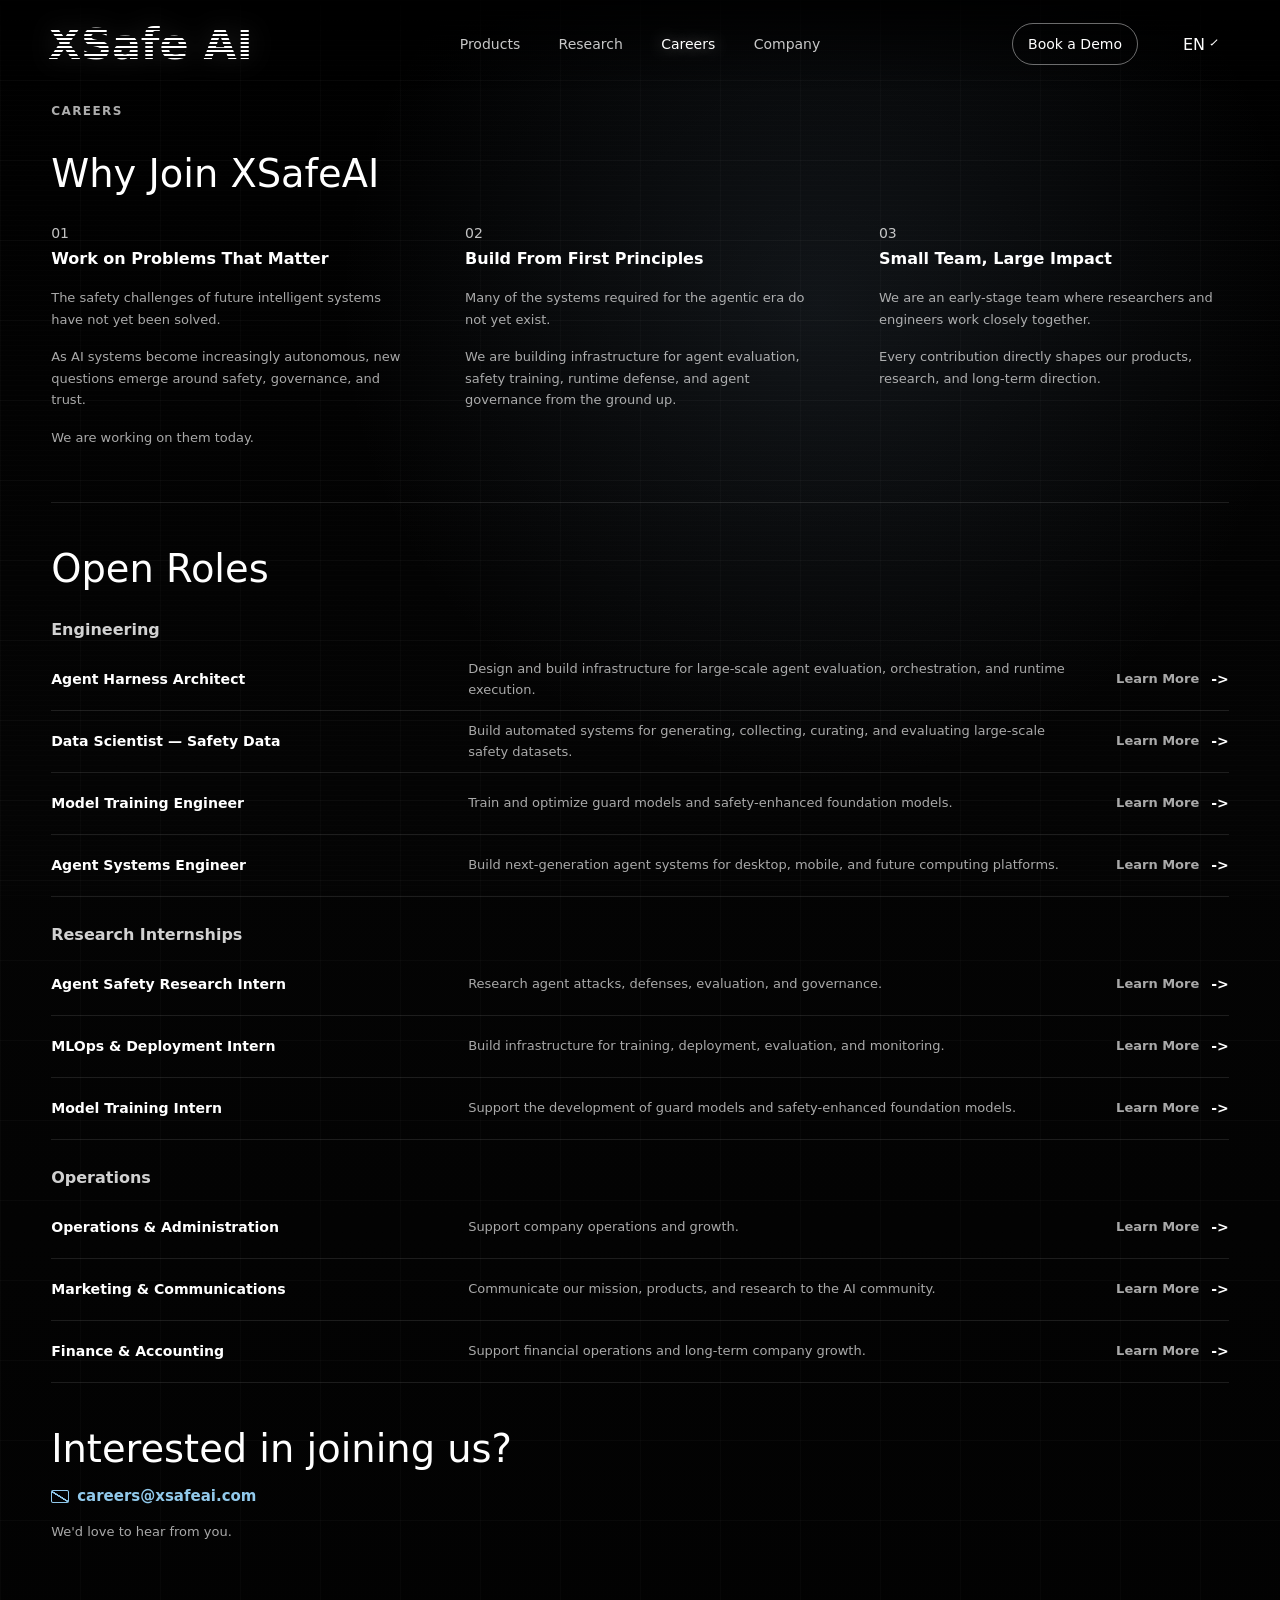
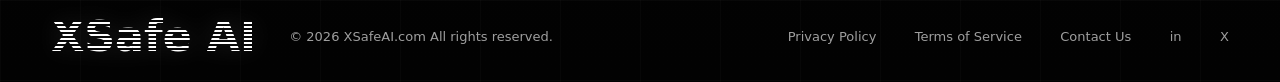
==== commit 853917d2: "Enable careers page localization" ====
--- a/careers.html
+++ b/careers.html
@@ -3,13 +3,13 @@
   <head>
     <meta charset="UTF-8" />
     <meta name="viewport" content="width=device-width, initial-scale=1.0" />
-    <title>Careers - XSafe AI</title>
-    <meta name="description" content="Open roles and career opportunities at XSafe AI." />
+    <title data-i18n="careersPage.metaTitle">Careers - XSafe AI</title>
+    <meta name="description" data-i18n-content="careersPage.metaDescription" content="Open roles and career opportunities at XSafe AI." />
     <link
       rel="icon"
       href="data:image/svg+xml,%3Csvg xmlns='http://www.w3.org/2000/svg' viewBox='0 0 64 64'%3E%3Crect width='64' height='64' rx='12' fill='%23020202'/%3E%3Cpath d='M14 16h12l6 9 6-9h12L38 32l12 16H38l-6-9-6 9H14l12-16L14 16Z' fill='white'/%3E%3C/svg%3E"
     />
-    <link rel="stylesheet" href="styles.css?v=20260612-8" />
+    <link rel="stylesheet" href="styles.css?v=20260613-5" />
   </head>
   <body>
     <div class="page-shell">
@@ -33,101 +33,101 @@
 
       <main id="top" class="careers-page-main">
         <section class="careers-section" aria-labelledby="careers-title">
-          <p class="eyebrow">CAREERS</p>
+          <p class="eyebrow" data-i18n="careersPage.eyebrow">CAREERS</p>
           <div class="careers-why">
-            <h1 id="careers-title">Why Join XSafeAI</h1>
+            <h1 id="careers-title" data-i18n="careersPage.title">Why Join XSafeAI</h1>
             <div class="careers-reasons">
               <article>
                 <span>01</span>
-                <h2>Work on Problems That Matter</h2>
-                <p>The safety challenges of future intelligent systems have not yet been solved.</p>
-                <p>As AI systems become increasingly autonomous, new questions emerge around safety, governance, and trust.</p>
-                <p>We are working on them today.</p>
+                <h2 data-i18n="careersPage.reason1Title">Work on Problems That Matter</h2>
+                <p data-i18n="careersPage.reason1Copy1">The safety challenges of future intelligent systems have not yet been solved.</p>
+                <p data-i18n="careersPage.reason1Copy2">As AI systems become increasingly autonomous, new questions emerge around safety, governance, and trust.</p>
+                <p data-i18n="careersPage.reason1Copy3">We are working on them today.</p>
               </article>
               <article>
                 <span>02</span>
-                <h2>Build From First Principles</h2>
-                <p>Many of the systems required for the agentic era do not yet exist.</p>
-                <p>We are building infrastructure for agent evaluation, safety training, runtime defense, and agent governance from the ground up.</p>
+                <h2 data-i18n="careersPage.reason2Title">Build From First Principles</h2>
+                <p data-i18n="careersPage.reason2Copy1">Many of the systems required for the agentic era do not yet exist.</p>
+                <p data-i18n="careersPage.reason2Copy2">We are building infrastructure for agent evaluation, safety training, runtime defense, and agent governance from the ground up.</p>
               </article>
               <article>
                 <span>03</span>
-                <h2>Small Team, Large Impact</h2>
-                <p>We are an early-stage team where researchers and engineers work closely together.</p>
-                <p>Every contribution directly shapes our products, research, and long-term direction.</p>
+                <h2 data-i18n="careersPage.reason3Title">Small Team, Large Impact</h2>
+                <p data-i18n="careersPage.reason3Copy1">We are an early-stage team where researchers and engineers work closely together.</p>
+                <p data-i18n="careersPage.reason3Copy2">Every contribution directly shapes our products, research, and long-term direction.</p>
               </article>
             </div>
           </div>
 
           <div class="careers-roles">
-            <h2>Open Roles</h2>
+            <h2 data-i18n="careersPage.openRoles">Open Roles</h2>
             <div class="role-group">
-              <h3>Engineering</h3>
+              <h3 data-i18n="careersPage.groupEngineering">Engineering</h3>
               <a class="role-row" href="mailto:careers@xsafeai.com?subject=Agent%20Harness%20Architect">
-                <strong>Agent Harness Architect</strong>
-                <span>Design and build infrastructure for large-scale agent evaluation, orchestration, and runtime execution.</span>
-                <em>Learn More <b aria-hidden="true">-&gt;</b></em>
+                <strong data-i18n="careersPage.roleAgentHarness">Agent Harness Architect</strong>
+                <span data-i18n="careersPage.roleAgentHarnessCopy">Design and build infrastructure for large-scale agent evaluation, orchestration, and runtime execution.</span>
+                <em><span data-i18n="cta.learnMore">Learn More</span> <b aria-hidden="true">-&gt;</b></em>
               </a>
               <a class="role-row" href="mailto:careers@xsafeai.com?subject=Data%20Scientist%20-%20Safety%20Data">
-                <strong>Data Scientist — Safety Data</strong>
-                <span>Build automated systems for generating, collecting, curating, and evaluating large-scale safety datasets.</span>
-                <em>Learn More <b aria-hidden="true">-&gt;</b></em>
+                <strong data-i18n="careersPage.roleDataScientist">Data Scientist — Safety Data</strong>
+                <span data-i18n="careersPage.roleDataScientistCopy">Build automated systems for generating, collecting, curating, and evaluating large-scale safety datasets.</span>
+                <em><span data-i18n="cta.learnMore">Learn More</span> <b aria-hidden="true">-&gt;</b></em>
               </a>
               <a class="role-row" href="mailto:careers@xsafeai.com?subject=Model%20Training%20Engineer">
-                <strong>Model Training Engineer</strong>
-                <span>Train and optimize guard models and safety-enhanced foundation models.</span>
-                <em>Learn More <b aria-hidden="true">-&gt;</b></em>
+                <strong data-i18n="careersPage.roleTrainingEngineer">Model Training Engineer</strong>
+                <span data-i18n="careersPage.roleTrainingEngineerCopy">Train and optimize guard models and safety-enhanced foundation models.</span>
+                <em><span data-i18n="cta.learnMore">Learn More</span> <b aria-hidden="true">-&gt;</b></em>
               </a>
               <a class="role-row" href="mailto:careers@xsafeai.com?subject=Agent%20Systems%20Engineer">
-                <strong>Agent Systems Engineer</strong>
-                <span>Build next-generation agent systems for desktop, mobile, and future computing platforms.</span>
-                <em>Learn More <b aria-hidden="true">-&gt;</b></em>
+                <strong data-i18n="careersPage.roleAgentSystems">Agent Systems Engineer</strong>
+                <span data-i18n="careersPage.roleAgentSystemsCopy">Build next-generation agent systems for desktop, mobile, and future computing platforms.</span>
+                <em><span data-i18n="cta.learnMore">Learn More</span> <b aria-hidden="true">-&gt;</b></em>
               </a>
             </div>
 
             <div class="role-group">
-              <h3>Research Internships</h3>
+              <h3 data-i18n="careersPage.groupResearch">Research Internships</h3>
               <a class="role-row" href="mailto:careers@xsafeai.com?subject=Agent%20Safety%20Research%20Intern">
-                <strong>Agent Safety Research Intern</strong>
-                <span>Research agent attacks, defenses, evaluation, and governance.</span>
-                <em>Learn More <b aria-hidden="true">-&gt;</b></em>
+                <strong data-i18n="careersPage.roleSafetyIntern">Agent Safety Research Intern</strong>
+                <span data-i18n="careersPage.roleSafetyInternCopy">Research agent attacks, defenses, evaluation, and governance.</span>
+                <em><span data-i18n="cta.learnMore">Learn More</span> <b aria-hidden="true">-&gt;</b></em>
               </a>
               <a class="role-row" href="mailto:careers@xsafeai.com?subject=MLOps%20%26%20Deployment%20Intern">
-                <strong>MLOps &amp; Deployment Intern</strong>
-                <span>Build infrastructure for training, deployment, evaluation, and monitoring.</span>
-                <em>Learn More <b aria-hidden="true">-&gt;</b></em>
+                <strong data-i18n="careersPage.roleMLOpsIntern">MLOps &amp; Deployment Intern</strong>
+                <span data-i18n="careersPage.roleMLOpsInternCopy">Build infrastructure for training, deployment, evaluation, and monitoring.</span>
+                <em><span data-i18n="cta.learnMore">Learn More</span> <b aria-hidden="true">-&gt;</b></em>
               </a>
               <a class="role-row" href="mailto:careers@xsafeai.com?subject=Model%20Training%20Intern">
-                <strong>Model Training Intern</strong>
-                <span>Support the development of guard models and safety-enhanced foundation models.</span>
-                <em>Learn More <b aria-hidden="true">-&gt;</b></em>
+                <strong data-i18n="careersPage.roleTrainingIntern">Model Training Intern</strong>
+                <span data-i18n="careersPage.roleTrainingInternCopy">Support the development of guard models and safety-enhanced foundation models.</span>
+                <em><span data-i18n="cta.learnMore">Learn More</span> <b aria-hidden="true">-&gt;</b></em>
               </a>
             </div>
 
             <div class="role-group">
-              <h3>Operations</h3>
+              <h3 data-i18n="careersPage.groupOperations">Operations</h3>
               <a class="role-row" href="mailto:careers@xsafeai.com?subject=Operations%20%26%20Administration">
-                <strong>Operations &amp; Administration</strong>
-                <span>Support company operations and growth.</span>
-                <em>Learn More <b aria-hidden="true">-&gt;</b></em>
+                <strong data-i18n="careersPage.roleOperations">Operations &amp; Administration</strong>
+                <span data-i18n="careersPage.roleOperationsCopy">Support company operations and growth.</span>
+                <em><span data-i18n="cta.learnMore">Learn More</span> <b aria-hidden="true">-&gt;</b></em>
               </a>
               <a class="role-row" href="mailto:careers@xsafeai.com?subject=Marketing%20%26%20Communications">
-                <strong>Marketing &amp; Communications</strong>
-                <span>Communicate our mission, products, and research to the AI community.</span>
-                <em>Learn More <b aria-hidden="true">-&gt;</b></em>
+                <strong data-i18n="careersPage.roleMarketing">Marketing &amp; Communications</strong>
+                <span data-i18n="careersPage.roleMarketingCopy">Communicate our mission, products, and research to the AI community.</span>
+                <em><span data-i18n="cta.learnMore">Learn More</span> <b aria-hidden="true">-&gt;</b></em>
               </a>
               <a class="role-row" href="mailto:careers@xsafeai.com?subject=Finance%20%26%20Accounting">
-                <strong>Finance &amp; Accounting</strong>
-                <span>Support financial operations and long-term company growth.</span>
-                <em>Learn More <b aria-hidden="true">-&gt;</b></em>
+                <strong data-i18n="careersPage.roleFinance">Finance &amp; Accounting</strong>
+                <span data-i18n="careersPage.roleFinanceCopy">Support financial operations and long-term company growth.</span>
+                <em><span data-i18n="cta.learnMore">Learn More</span> <b aria-hidden="true">-&gt;</b></em>
               </a>
             </div>
           </div>
 
           <div class="careers-contact">
-            <h2>Interested in joining us?</h2>
+            <h2 data-i18n="careersPage.contactTitle">Interested in joining us?</h2>
             <a href="mailto:careers@xsafeai.com">careers@xsafeai.com</a>
-            <p>We'd love to hear from you.</p>
+            <p data-i18n="careersPage.contactCopy">We'd love to hear from you.</p>
           </div>
         </section>
       </main>
@@ -145,6 +145,6 @@
       </footer>
     </div>
 
-    <script src="script.js?v=20260612-8"></script>
+    <script src="script.js?v=20260613-6"></script>
   </body>
 </html>
--- a/styles.css
+++ b/styles.css
@@ -2181,3 +2181,315 @@
     padding-inline: 18px;
   }
 }
+
+.why-card {
+  min-height: 172px;
+  padding: 26px 28px 28px;
+  border-color: rgba(255, 255, 255, 0.13);
+  background:
+    radial-gradient(circle at 92% 12%, rgba(255, 255, 255, 0.07), transparent 12rem),
+    linear-gradient(145deg, rgba(255, 255, 255, 0.055), rgba(255, 255, 255, 0.014) 44%, transparent),
+    rgba(9, 10, 10, 0.9);
+}
+
+.why-card::after {
+  display: none;
+}
+
+.why-card .company-number {
+  margin-bottom: 14px;
+  font-size: 13px;
+  font-weight: 600;
+}
+
+.why-card h4 {
+  max-width: 245px;
+  min-height: 2.5em;
+  font-size: 15px;
+  line-height: 1.3;
+}
+
+.why-card p {
+  max-width: 280px;
+  margin-top: 18px;
+  color: rgba(255, 255, 255, 0.72);
+  font-size: 13px;
+  line-height: 1.62;
+}
+
+.why-icon {
+  position: absolute;
+  top: 24px;
+  right: 26px;
+  width: 42px;
+  height: 42px;
+  opacity: 0.46;
+  pointer-events: none;
+}
+
+.why-card--cube .why-icon {
+  background:
+    linear-gradient(30deg, transparent 43%, rgba(255,255,255,0.72) 45% 48%, transparent 50%) 50% 50% / 32px 32px no-repeat,
+    linear-gradient(150deg, transparent 43%, rgba(255,255,255,0.72) 45% 48%, transparent 50%) 50% 50% / 32px 32px no-repeat,
+    linear-gradient(90deg, transparent 47%, rgba(255,255,255,0.62) 49% 51%, transparent 53%) 50% 50% / 28px 32px no-repeat;
+}
+
+.why-card--cube .why-icon::before,
+.why-card--cube .why-icon::after {
+  position: absolute;
+  inset: 8px;
+  content: "";
+  border: 1px solid rgba(255, 255, 255, 0.72);
+  transform: rotate(30deg) skewY(-30deg) scaleY(0.86);
+}
+
+.why-card--cube .why-icon::after {
+  transform: rotate(-30deg) skewY(30deg) scaleY(0.86);
+}
+
+.why-card--globe .why-icon {
+  border: 1.5px solid rgba(255, 255, 255, 0.72);
+  border-radius: 50%;
+  background:
+    linear-gradient(90deg, transparent 47%, rgba(255, 255, 255, 0.52) 49% 51%, transparent 53%),
+    linear-gradient(0deg, transparent 47%, rgba(255, 255, 255, 0.52) 49% 51%, transparent 53%);
+}
+
+.why-card--globe .why-icon::before,
+.why-card--globe .why-icon::after {
+  position: absolute;
+  inset: 4px 12px;
+  content: "";
+  border: 1px solid rgba(255, 255, 255, 0.56);
+  border-radius: 50%;
+}
+
+.why-card--globe .why-icon::after {
+  inset: 12px 4px;
+}
+
+.why-card--shield .why-icon::before {
+  position: absolute;
+  inset: 4px 8px;
+  content: "";
+  border: 1.5px solid rgba(255, 255, 255, 0.76);
+  clip-path: polygon(50% 0, 92% 17%, 82% 72%, 50% 100%, 18% 72%, 8% 17%);
+}
+
+.why-card--shield .why-icon::after {
+  position: absolute;
+  top: 15px;
+  left: 19px;
+  width: 6px;
+  height: 10px;
+  content: "";
+  border-right: 1.5px solid rgba(255, 255, 255, 0.72);
+  border-bottom: 1.5px solid rgba(255, 255, 255, 0.72);
+  transform: rotate(40deg);
+}
+
+.approach-block {
+  grid-template-columns: minmax(360px, 0.9fr) minmax(0, 1.55fr);
+  gap: clamp(28px, 4vw, 56px);
+}
+
+.approach-intro p {
+  max-width: 470px;
+  font-size: clamp(16px, 1.18vw, 19px);
+  line-height: 1.58;
+}
+
+.approach-intro .company-link {
+  margin-top: 38px;
+}
+
+.approach-card-grid {
+  gap: clamp(12px, 1.35vw, 18px);
+}
+
+.approach-card {
+  min-height: 238px;
+  padding: 0 22px 24px;
+}
+
+.approach-card h4 {
+  margin-top: 106px;
+  font-size: clamp(16px, 1.05vw, 19px);
+}
+
+.approach-card p {
+  margin-top: 18px;
+  font-size: clamp(12px, 0.88vw, 14px);
+  line-height: 1.5;
+}
+
+.approach-card .card-icon {
+  top: 24px;
+  left: 22px;
+  width: 48px;
+  height: 48px;
+}
+
+@media (max-width: 1040px) {
+  .approach-block {
+    grid-template-columns: 1fr;
+  }
+
+  .approach-intro p {
+    max-width: 620px;
+  }
+
+  .approach-card-grid {
+    grid-template-columns: repeat(3, minmax(0, 1fr));
+  }
+}
+
+@media (max-width: 720px) {
+  .why-card {
+    min-height: 160px;
+    padding: 22px;
+  }
+
+  .why-icon {
+    top: 20px;
+    right: 22px;
+    width: 36px;
+    height: 36px;
+  }
+
+  .approach-card-grid {
+    grid-template-columns: 1fr;
+  }
+}
+
+.why-card--cube .why-icon {
+  opacity: 0.5;
+  background: none;
+}
+
+.why-card--cube .why-icon::before {
+  position: absolute;
+  inset: 7px;
+  content: "";
+  background:
+    linear-gradient(30deg, transparent 48%, rgba(255,255,255,0.72) 49% 51%, transparent 52%),
+    linear-gradient(150deg, transparent 48%, rgba(255,255,255,0.72) 49% 51%, transparent 52%),
+    linear-gradient(90deg, transparent 48%, rgba(255,255,255,0.58) 49% 51%, transparent 52%),
+    linear-gradient(30deg, transparent 48%, rgba(255,255,255,0.44) 49% 51%, transparent 52%),
+    linear-gradient(150deg, transparent 48%, rgba(255,255,255,0.44) 49% 51%, transparent 52%);
+  background-position:
+    50% 0,
+    50% 0,
+    50% 50%,
+    50% 100%,
+    50% 100%;
+  background-size:
+    28px 20px,
+    28px 20px,
+    26px 27px,
+    28px 20px,
+    28px 20px;
+  background-repeat: no-repeat;
+  border: 1.2px solid rgba(255, 255, 255, 0.68);
+  transform: rotate(30deg) skewY(-30deg) scaleY(0.86);
+}
+
+.why-card--cube .why-icon::after {
+  position: absolute;
+  inset: 7px;
+  content: "";
+  border: 1.2px solid rgba(255, 255, 255, 0.56);
+  transform: rotate(-30deg) skewY(30deg) scaleY(0.86);
+}
+
+.why-card--shield .why-icon,
+.card-icon--shield {
+  --shield-line: rgba(255, 255, 255, 0.78);
+  --shield-check: rgba(255, 255, 255, 0.72);
+}
+
+.why-card--shield .why-icon::before,
+.card-icon--shield::before {
+  position: absolute;
+  content: "";
+  border: 0;
+  background: var(--shield-line);
+  clip-path: polygon(
+    50% 0,
+    92% 17%,
+    82% 72%,
+    50% 100%,
+    18% 72%,
+    8% 17%,
+    50% 0,
+    50% 9%,
+    18% 22%,
+    27% 67%,
+    50% 88%,
+    73% 67%,
+    82% 22%,
+    50% 9%,
+    50% 0
+  );
+}
+
+.why-card--shield .why-icon::before {
+  inset: 4px 8px;
+}
+
+.card-icon--shield::before {
+  width: 17px;
+  height: 20px;
+}
+
+.why-card--shield .why-icon::after,
+.card-icon--shield::after {
+  position: absolute;
+  content: "";
+  border-color: var(--shield-check);
+}
+
+.approach-card .card-icon--shield::before {
+  width: 25px;
+  height: 30px;
+}
+
+.why-icon {
+  width: 34px;
+  height: 34px;
+  opacity: 0.42;
+  background-repeat: no-repeat;
+  background-position: center;
+  background-size: contain;
+}
+
+.why-card--cube .why-icon {
+  background-image: url("data:image/svg+xml,%3Csvg xmlns='http://www.w3.org/2000/svg' viewBox='0 0 32 32' fill='none' stroke='%23d8d8d8' stroke-width='1.15' stroke-linejoin='round' stroke-linecap='round'%3E%3Cpath d='M16 3 27 9 16 15 5 9 16 3Z'/%3E%3Cpath d='M5 9v13l11 7V15L5 9Z'/%3E%3Cpath d='M27 9v13l-11 7V15l11-6Z'/%3E%3Cpath d='M10.5 6.1 21.5 12.1M21.5 6.1 10.5 12.1M5 22l11-6.5L27 22'/%3E%3C/svg%3E");
+}
+
+.why-card--cube .why-icon::before,
+.why-card--cube .why-icon::after,
+.why-card--shield .why-icon::before,
+.why-card--shield .why-icon::after {
+  display: none;
+}
+
+.why-card--globe .why-icon {
+  width: 34px;
+  height: 34px;
+}
+
+.why-card--shield .why-icon {
+  background-image: url("data:image/svg+xml,%3Csvg xmlns='http://www.w3.org/2000/svg' viewBox='0 0 32 32' fill='none' stroke='%23d8d8d8' stroke-width='1.7' stroke-linejoin='round' stroke-linecap='round'%3E%3Cpath d='M16 3.5 26 8v8.3c0 5.9-4.1 10.2-10 12.2C10.1 26.5 6 22.2 6 16.3V8l10-4.5Z'/%3E%3Cpath d='m12.1 15.9 2.8 2.8 5.4-7'/%3E%3C/svg%3E");
+}
+
+.approach-card .card-icon--shield {
+  background:
+    url("data:image/svg+xml,%3Csvg xmlns='http://www.w3.org/2000/svg' viewBox='0 0 32 32' fill='none' stroke='%23f4f4f4' stroke-width='1.8' stroke-linejoin='round' stroke-linecap='round'%3E%3Cpath d='M16 3.5 26 8v8.3c0 5.9-4.1 10.2-10 12.2C10.1 26.5 6 22.2 6 16.3V8l10-4.5Z'/%3E%3Cpath d='m12.1 15.9 2.8 2.8 5.4-7'/%3E%3C/svg%3E") center / 30px 30px no-repeat,
+    rgba(255, 255, 255, 0.08);
+}
+
+.approach-card .card-icon--shield::before,
+.approach-card .card-icon--shield::after {
+  display: none;
+}
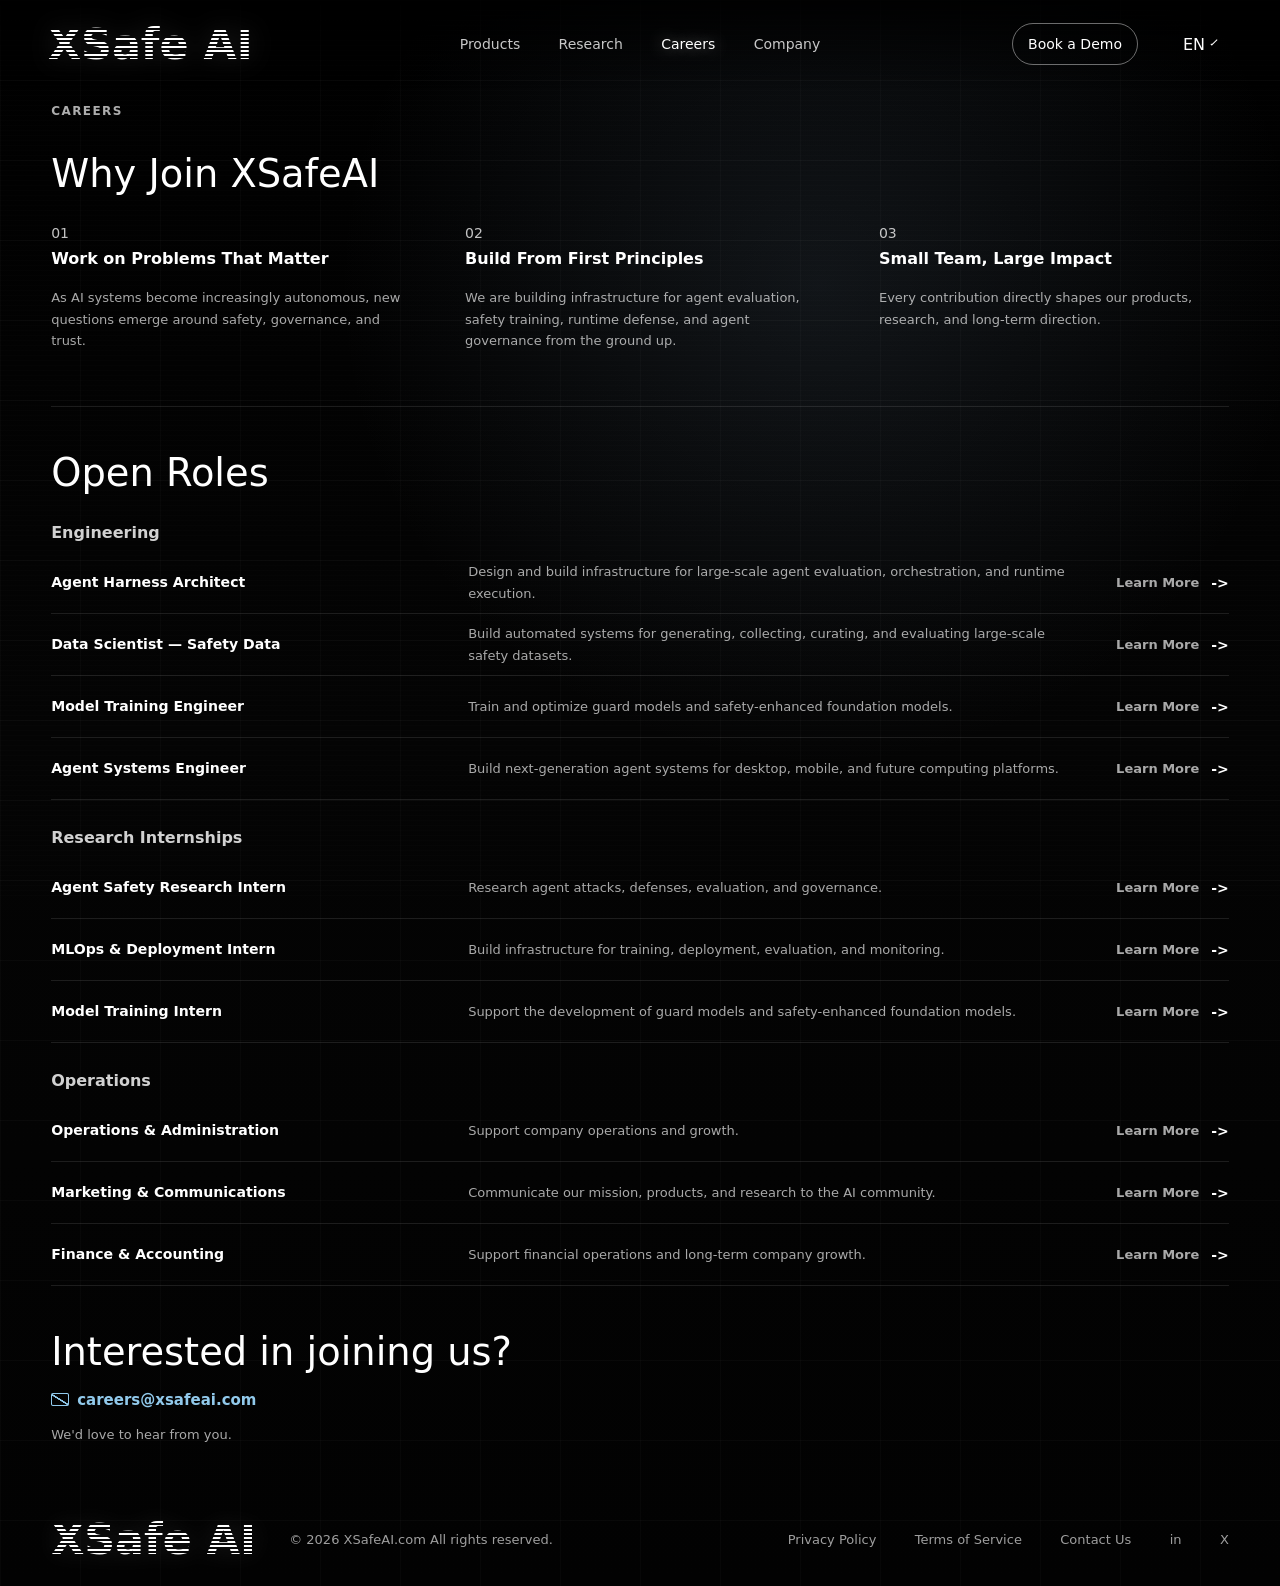
==== commit fb8c7f89: "Polish website layout and translations" ====
--- a/careers.html
+++ b/careers.html
@@ -9,13 +9,13 @@
       rel="icon"
       href="data:image/svg+xml,%3Csvg xmlns='http://www.w3.org/2000/svg' viewBox='0 0 64 64'%3E%3Crect width='64' height='64' rx='12' fill='%23020202'/%3E%3Cpath d='M14 16h12l6 9 6-9h12L38 32l12 16H38l-6-9-6 9H14l12-16L14 16Z' fill='white'/%3E%3C/svg%3E"
     />
-    <link rel="stylesheet" href="styles.css?v=20260613-5" />
+    <link rel="stylesheet" href="styles.css?v=20260616-1" />
   </head>
   <body>
     <div class="page-shell">
       <header class="site-header" aria-label="Primary navigation" data-i18n-aria-label="aria.primaryNav">
         <a class="brand brand--small" href="index.html#top" aria-label="XSafe AI home" data-i18n-aria-label="aria.home">
-          <span>XSafe AI</span>
+          <span data-i18n="brand.name">XSafe AI</span>
         </a>
         <nav class="nav-links" aria-label="Main menu" data-i18n-aria-label="aria.mainMenu">
           <a href="index.html#products" data-i18n="nav.products">Products</a>
@@ -40,20 +40,16 @@
               <article>
                 <span>01</span>
                 <h2 data-i18n="careersPage.reason1Title">Work on Problems That Matter</h2>
-                <p data-i18n="careersPage.reason1Copy1">The safety challenges of future intelligent systems have not yet been solved.</p>
-                <p data-i18n="careersPage.reason1Copy2">As AI systems become increasingly autonomous, new questions emerge around safety, governance, and trust.</p>
-                <p data-i18n="careersPage.reason1Copy3">We are working on them today.</p>
+                <p data-i18n="careersPage.reason1Copy2">As AI systems become increasingly autonomous, new questions emerge around safety and trust.</p>
               </article>
               <article>
                 <span>02</span>
                 <h2 data-i18n="careersPage.reason2Title">Build From First Principles</h2>
-                <p data-i18n="careersPage.reason2Copy1">Many of the systems required for the agentic era do not yet exist.</p>
                 <p data-i18n="careersPage.reason2Copy2">We are building infrastructure for agent evaluation, safety training, runtime defense, and agent governance from the ground up.</p>
               </article>
               <article>
                 <span>03</span>
                 <h2 data-i18n="careersPage.reason3Title">Small Team, Large Impact</h2>
-                <p data-i18n="careersPage.reason3Copy1">We are an early-stage team where researchers and engineers work closely together.</p>
                 <p data-i18n="careersPage.reason3Copy2">Every contribution directly shapes our products, research, and long-term direction.</p>
               </article>
             </div>
@@ -133,7 +129,7 @@
       </main>
 
       <footer class="site-footer">
-        <a class="brand brand--small" href="index.html#top" aria-label="XSafe AI home" data-i18n-aria-label="aria.home">XSafe AI</a>
+        <a class="brand brand--small" href="index.html#top" aria-label="XSafe AI home" data-i18n-aria-label="aria.home"><span data-i18n="brand.name">XSafe AI</span></a>
         <p data-i18n="footer.rights">© 2026 XSafeAI.com All rights reserved.</p>
         <nav aria-label="Footer menu" data-i18n-aria-label="aria.footerMenu">
           <a id="resources" href="index.html#resources" data-i18n="footer.privacy">Privacy Policy</a>
@@ -145,6 +141,6 @@
       </footer>
     </div>
 
-    <script src="script.js?v=20260613-6"></script>
+    <script src="script.js?v=20260616-1"></script>
   </body>
 </html>
--- a/styles.css
+++ b/styles.css
@@ -128,7 +128,8 @@
   font-size: clamp(58px, 11vw, 142px);
 }
 
-.brand--hero-cn {
+.brand--hero-cn,
+body[data-lang="zh"] .brand--hero {
   letter-spacing: 0.08em;
 }
 
@@ -223,9 +224,9 @@
 
 .hero-section {
   position: relative;
-  min-height: 760px;
-  height: clamp(760px, 72vw, 930px);
-  max-height: 980px;
+  min-height: 640px;
+  height: clamp(640px, 58vw, 780px);
+  max-height: 820px;
   border-bottom: 1px solid rgba(255, 255, 255, 0.08);
   isolation: isolate;
 }
@@ -251,7 +252,7 @@
   position: relative;
   z-index: 1;
   width: min(740px, calc(100% - 48px));
-  padding-top: clamp(148px, 16vw, 244px);
+  padding-top: clamp(104px, 9.5vw, 148px);
   margin-left: clamp(24px, 4vw, 58px);
 }
 
@@ -335,7 +336,7 @@
 .flow-labels {
   position: absolute;
   right: clamp(12px, 2vw, 32px);
-  bottom: clamp(72px, 8vw, 116px);
+  bottom: clamp(118px, 12vw, 172px);
   left: clamp(500px, 50vw, 730px);
   z-index: 2;
   display: grid;
@@ -751,8 +752,10 @@
 }
 
 .company-hero {
-  max-width: 720px;
+  max-width: 1280px;
   padding-top: 10px;
+  margin-inline: auto;
+  text-align: center;
 }
 
 .eyebrow {
@@ -765,19 +768,21 @@
 }
 
 .company-hero h2 {
-  margin: 0;
+  margin: 0 auto;
   color: #fff;
-  font-size: clamp(42px, 5vw, 72px);
+  font-size: clamp(34px, 3.2vw, 48px);
   font-weight: 500;
-  line-height: 1.05;
+  line-height: 1.08;
   letter-spacing: -0.03em;
+  white-space: nowrap;
 }
 
 .company-copy {
   display: grid;
   gap: 14px;
-  max-width: 590px;
-  margin-top: 28px;
+  max-width: 780px;
+  margin: 24px auto 0;
+  text-align: center;
 }
 
 .company-copy p,
@@ -797,16 +802,20 @@
 }
 
 .company-block {
-  margin-top: clamp(34px, 5vw, 68px);
+  margin-top: clamp(44px, 5vw, 68px);
 }
 
 .company-block > h3,
+.challenge-intro h3,
+.approach-intro h3,
 .company-split h3,
 .mission-bar h3 {
   margin: 0 0 18px;
   color: #fff;
   font-size: clamp(24px, 2.4vw, 34px);
   font-weight: 500;
+  line-height: 1.15;
+  letter-spacing: -0.02em;
 }
 
 .company-card-grid {
@@ -816,6 +825,7 @@
 
 .company-card-grid--three {
   grid-template-columns: repeat(3, minmax(0, 1fr));
+  gap: 16px;
 }
 
 .company-card {
@@ -1174,10 +1184,6 @@
   border-bottom: 1px solid rgba(255, 255, 255, 0.08);
 }
 
-.challenge-intro h3 {
-  margin-bottom: 22px;
-}
-
 .challenge-intro p {
   max-width: 260px;
   font-size: clamp(17px, 1.45vw, 22px);
@@ -1283,27 +1289,38 @@
   color: rgba(255, 255, 255, 0.84);
 }
 
+.timeline-icon svg {
+  display: block;
+  width: 100%;
+  height: 100%;
+  overflow: visible;
+}
+
+.timeline-icon svg path,
+.timeline-icon svg rect,
+.timeline-icon svg circle {
+  fill: none;
+  stroke: currentColor;
+  stroke-width: 2;
+  stroke-linecap: round;
+  stroke-linejoin: round;
+  vector-effect: non-scaling-stroke;
+}
+
+.timeline-icon svg circle {
+  fill: currentColor;
+  stroke: none;
+}
+
 .timeline-icon::before,
 .timeline-icon::after {
   position: absolute;
   content: "";
 }
 
-.timeline-icon--shield::before,
-.timeline-icon--agent-shield::before {
-  inset: 3px 7px 2px;
-  border: 2px solid currentColor;
-  clip-path: polygon(50% 0, 92% 16%, 82% 70%, 50% 100%, 18% 70%, 8% 16%);
-}
-
-.timeline-icon--shield::after {
-  top: 10px;
-  left: 14px;
-  width: 6px;
-  height: 10px;
-  border-right: 1.6px solid currentColor;
-  border-bottom: 1.6px solid currentColor;
-  transform: rotate(40deg);
+.timeline-icon:has(svg)::before,
+.timeline-icon:has(svg)::after {
+  display: none;
 }
 
 .timeline-icon--people::before {
@@ -1324,40 +1341,6 @@
   border: 1.8px solid currentColor;
   border-bottom: 0;
   border-radius: 15px 15px 0 0;
-}
-
-.timeline-icon--agent-shield::after {
-  top: 11px;
-  left: 13px;
-  width: 8px;
-  height: 8px;
-  border: 1.4px solid currentColor;
-  border-radius: 50%;
-  box-shadow: 0 8px 0 -3px currentColor;
-}
-
-.timeline-icon--robot::before {
-  top: 9px;
-  left: 6px;
-  width: 22px;
-  height: 17px;
-  border: 1.8px solid currentColor;
-  border-radius: 5px;
-  background:
-    radial-gradient(circle at 34% 47%, currentColor 0 1.6px, transparent 2px),
-    radial-gradient(circle at 66% 47%, currentColor 0 1.6px, transparent 2px);
-}
-
-.timeline-icon--robot::after {
-  top: 4px;
-  left: 16px;
-  width: 2px;
-  height: 7px;
-  background: currentColor;
-  box-shadow:
-    0 -3px 0 currentColor,
-    -13px 17px 0 0 currentColor,
-    13px 17px 0 0 currentColor;
 }
 
 .team-backgrounds {
@@ -1416,50 +1399,134 @@
   letter-spacing: 0.16em;
 }
 
+.company-section-intro {
+  max-width: 285px;
+}
+
+.company-section-intro p {
+  max-width: 265px;
+  margin: 0;
+  font-size: clamp(16px, 1.35vw, 20px);
+  line-height: 1.55;
+}
+
+.company-split--leadership,
+.company-split--vision {
+  grid-template-columns: minmax(220px, 0.52fr) minmax(0, 2.15fr);
+  gap: clamp(30px, 4vw, 58px);
+}
+
+.company-split--leadership {
+  padding-bottom: 22px;
+  border-bottom: 1px solid rgba(255, 255, 255, 0.08);
+}
+
+.company-split--vision {
+  position: relative;
+  padding-bottom: 32px;
+  overflow: hidden;
+  border-bottom: 1px solid rgba(255, 255, 255, 0.08);
+}
+
+.company-split--vision::after {
+  position: absolute;
+  right: -78px;
+  bottom: -62px;
+  z-index: 0;
+  width: 380px;
+  height: 230px;
+  pointer-events: none;
+  content: "";
+  background-image: radial-gradient(circle, rgba(255, 255, 255, 0.42) 0 1px, transparent 1.45px);
+  background-size: 11px 11px;
+  opacity: 0.32;
+  mask-image: radial-gradient(ellipse at 76% 64%, #000 0 34%, transparent 72%);
+  transform: perspective(430px) rotateX(64deg) rotateZ(-22deg);
+}
+
+.company-split--vision > * {
+  position: relative;
+  z-index: 1;
+}
+
 .leadership-grid {
   display: grid;
   grid-template-columns: repeat(3, minmax(0, 1fr));
-  gap: 18px;
+  gap: 20px;
+}
+
+.leader-card,
+.vision-card {
+  border-color: rgba(255, 255, 255, 0.13);
+  border-radius: 8px;
+  background:
+    linear-gradient(140deg, rgba(255, 255, 255, 0.07), rgba(255, 255, 255, 0.018) 58%, rgba(255, 255, 255, 0.004)),
+    rgba(8, 10, 12, 0.88);
+  box-shadow:
+    inset 0 0 32px rgba(255, 255, 255, 0.025),
+    0 0 0 1px rgba(255, 255, 255, 0.015);
+}
+
+.leader-card::after,
+.vision-card::after {
+  display: none;
 }
 
 .leader-card {
-  min-height: 176px;
+  min-height: 180px;
+  padding: 24px 30px;
+}
+
+.leader-card h4 {
+  font-size: clamp(16px, 1.25vw, 18px);
 }
 
 .leader-role {
   display: block;
-  margin-top: 8px;
-  color: rgba(255, 255, 255, 0.72);
-  font-size: 12px;
+  margin-top: 7px;
+  color: rgba(255, 255, 255, 0.74);
+  font-size: 13px;
   font-weight: 700;
 }
 
 .leader-points {
   display: grid;
-  gap: 7px;
-  margin: 18px 0 0;
+  gap: 12px;
+  margin: 24px 0 0;
   padding: 0;
   list-style: none;
 }
 
 .leader-points li {
   position: relative;
-  padding-left: 17px;
-  color: rgba(255, 255, 255, 0.62);
-  font-size: 12px;
+  padding-left: 28px;
+  color: rgba(255, 255, 255, 0.66);
+  font-size: 13px;
   line-height: 1.35;
 }
 
 .leader-points li::before {
   position: absolute;
-  top: 0.55em;
-  left: 2px;
-  width: 5px;
-  height: 5px;
+  top: 0.1em;
+  left: 0;
+  width: 14px;
+  height: 14px;
+  border: 1px solid rgba(255, 255, 255, 0.56);
   border-radius: 50%;
   content: "";
-  background: rgba(255, 255, 255, 0.62);
-  box-shadow: 0 0 8px rgba(255, 255, 255, 0.35);
+  background: radial-gradient(circle, rgba(255, 255, 255, 0.78) 0 1.5px, transparent 2px);
+  box-shadow: 0 0 10px rgba(255, 255, 255, 0.16);
+}
+
+.leader-points li::after {
+  position: absolute;
+  top: calc(0.1em + 4px);
+  left: 4px;
+  width: 6px;
+  height: 6px;
+  border: 1px solid rgba(255, 255, 255, 0.28);
+  border-radius: 50%;
+  content: "";
 }
 
 .vision-flow {
@@ -1472,68 +1539,153 @@
 }
 
 .vision-grid--flow {
-  grid-template-columns: minmax(0, 1fr) 30px minmax(0, 1fr) 30px minmax(0, 1fr);
+  grid-template-columns: minmax(0, 1fr) 28px minmax(0, 1fr) 28px minmax(0, 1fr);
   align-items: stretch;
 }
 
 .vision-card {
+  display: flex;
   min-height: 220px;
-  padding-top: 76px;
+  flex-direction: column;
+  align-items: center;
+  padding: 22px 34px 24px;
+  text-align: center;
 }
 
 .vision-stage {
   display: inline-block;
-  margin-bottom: 15px;
+  margin-bottom: 8px;
   color: rgba(255, 255, 255, 0.58);
-  font-size: 12px;
-  font-weight: 700;
+  font-size: 11px;
+  font-weight: 800;
+  letter-spacing: 0.08em;
   text-transform: uppercase;
 }
 
+.vision-card h4 {
+  max-width: 230px;
+  min-height: 42px;
+  font-size: clamp(16px, 1.2vw, 18px);
+  line-height: 1.25;
+  text-align: center;
+}
+
+.vision-card p {
+  align-self: stretch;
+  margin-top: 14px;
+  font-size: 13px;
+  line-height: 1.42;
+  text-align: left;
+}
+
+.vision-icon,
+.vision-device-row {
+  color: rgba(255, 255, 255, 0.82);
+  filter: drop-shadow(0 0 8px rgba(255, 255, 255, 0.14));
+}
+
+.vision-icon {
+  display: grid;
+  width: 46px;
+  height: 46px;
+  margin: 12px 0 4px;
+  place-items: center;
+}
+
+.vision-icon svg,
+.vision-device {
+  width: 100%;
+  height: 100%;
+  overflow: visible;
+}
+
+.vision-icon path,
+.vision-device path {
+  fill: none;
+  stroke: currentColor;
+  stroke-linecap: round;
+  stroke-linejoin: round;
+  stroke-width: 2;
+  vector-effect: non-scaling-stroke;
+}
+
+.vision-device-row {
+  display: flex;
+  width: min(100%, 156px);
+  min-height: 46px;
+  align-items: center;
+  justify-content: center;
+  gap: 12px;
+  margin: 11px 0 3px;
+}
+
+.vision-device {
+  width: 24px;
+  height: 24px;
+  flex: 0 0 auto;
+}
+
 .vision-arrow {
   display: grid;
+  align-self: center;
   place-items: center;
   color: rgba(255, 255, 255, 0.78);
-  font-size: 20px;
-  font-weight: 700;
+  font-size: 26px;
+  font-weight: 400;
+  transform: translateY(-6px);
 }
 
 .vision-timeline {
   position: relative;
   display: grid;
-  grid-template-columns: repeat(3, minmax(0, 1fr));
-  gap: 78px;
-  margin-top: 18px;
-  padding-top: 16px;
-  color: rgba(255, 255, 255, 0.55);
-  font-size: 12px;
+  grid-template-columns: minmax(0, 1fr) 28px minmax(0, 1fr) 28px minmax(0, 1fr);
+  gap: 18px;
+  margin-top: 16px;
+  padding-top: 18px;
+  color: rgba(255, 255, 255, 0.78);
+  font-size: 13px;
   font-weight: 700;
   text-align: center;
 }
 
 .vision-timeline::before {
   position: absolute;
-  top: 6px;
-  right: 9%;
-  left: 9%;
-  height: 1px;
-  content: "";
-  background: linear-gradient(90deg, transparent, rgba(255, 255, 255, 0.25), transparent);
+  top: 5px;
+  right: 0;
+  left: 0;
+  height: 2px;
+  content: "";
+  background: linear-gradient(90deg, rgba(255, 255, 255, 0.2), rgba(255, 255, 255, 0.62), rgba(255, 255, 255, 0.2));
 }
 
 .vision-timeline span {
   position: relative;
 }
 
+.vision-timeline span:nth-child(1) {
+  grid-column: 1;
+}
+
+.vision-timeline span:nth-child(2) {
+  grid-column: 3;
+}
+
+.vision-timeline span:nth-child(3) {
+  grid-column: 5;
+}
+
 .vision-timeline span::before {
   position: absolute;
-  top: -14px;
+  top: -17px;
   left: 50%;
-  width: 5px;
-  height: 5px;
+  width: 8px;
+  height: 8px;
   border-radius: 50%;
   content: "";
-  background: rgba(255, 255, 255, 0.72);
+  background: #fff;
+  box-shadow:
+    0 0 0 3px rgba(255, 255, 255, 0.12),
+    0 0 16px rgba(255, 255, 255, 0.72);
   transform: translateX(-50%);
 }
 
@@ -1629,12 +1781,13 @@
   }
 
   .hero-section {
-    min-height: 710px;
-    height: 780px;
+    min-height: 620px;
+    height: 680px;
   }
 
   .flow-labels {
     right: 18px;
+    bottom: 104px;
     left: clamp(310px, 45vw, 470px);
     font-size: 11px;
     transform: translateX(12px);
@@ -1706,6 +1859,42 @@
 
   .site-footer nav {
     justify-content: flex-start;
+  }
+}
+
+@media (min-width: 861px) and (max-width: 1040px) {
+  .company-split--leadership,
+  .company-split--vision {
+    grid-template-columns: minmax(180px, 0.5fr) minmax(0, 2fr);
+    gap: 26px;
+  }
+
+  .leadership-grid {
+    grid-template-columns: repeat(3, minmax(0, 1fr));
+    gap: 14px;
+  }
+
+  .leader-card {
+    padding: 22px 24px;
+  }
+
+  .vision-grid--flow {
+    grid-template-columns: minmax(0, 1fr) 24px minmax(0, 1fr) 24px minmax(0, 1fr);
+    gap: 14px;
+  }
+
+  .vision-card {
+    padding-inline: 26px;
+  }
+
+  .vision-arrow {
+    min-height: 0;
+    transform: translateY(-6px);
+  }
+
+  .vision-timeline {
+    display: grid;
+    grid-template-columns: minmax(0, 1fr) 24px minmax(0, 1fr) 24px minmax(0, 1fr);
   }
 }
 
@@ -1742,14 +1931,14 @@
   }
 
   .hero-section {
-    min-height: 760px;
+    min-height: 640px;
     height: auto;
-    padding-bottom: 210px;
+    padding-bottom: 150px;
   }
 
   .hero-content {
     width: calc(100% - 36px);
-    padding-top: 116px;
+    padding-top: 86px;
     margin-left: 18px;
   }
 
@@ -1778,7 +1967,7 @@
 
   .flow-labels {
     right: 18px;
-    bottom: 52px;
+    bottom: 72px;
     left: 18px;
     gap: 12px;
     font-size: 10px;
@@ -1802,7 +1991,8 @@
   }
 
   .company-hero h2 {
-    font-size: clamp(34px, 11vw, 48px);
+    font-size: clamp(31px, 8.5vw, 44px);
+    white-space: normal;
   }
 
   .company-card {
@@ -1830,8 +2020,8 @@
 
 
   .vision-card {
-    min-height: 190px;
-    padding-top: 70px;
+    min-height: auto;
+    padding: 22px;
   }
 
   .leader-card {
@@ -2184,7 +2374,7 @@
 
 .why-card {
   min-height: 172px;
-  padding: 26px 28px 28px;
+  padding: 26px 22px 28px;
   border-color: rgba(255, 255, 255, 0.13);
   background:
     radial-gradient(circle at 92% 12%, rgba(255, 255, 255, 0.07), transparent 12rem),
@@ -2210,11 +2400,11 @@
 }
 
 .why-card p {
-  max-width: 280px;
+  max-width: min(100%, 420px);
   margin-top: 18px;
   color: rgba(255, 255, 255, 0.72);
-  font-size: 13px;
-  line-height: 1.62;
+  font-size: clamp(11px, 0.92vw, 13px);
+  line-height: 1.5;
 }
 
 .why-icon {
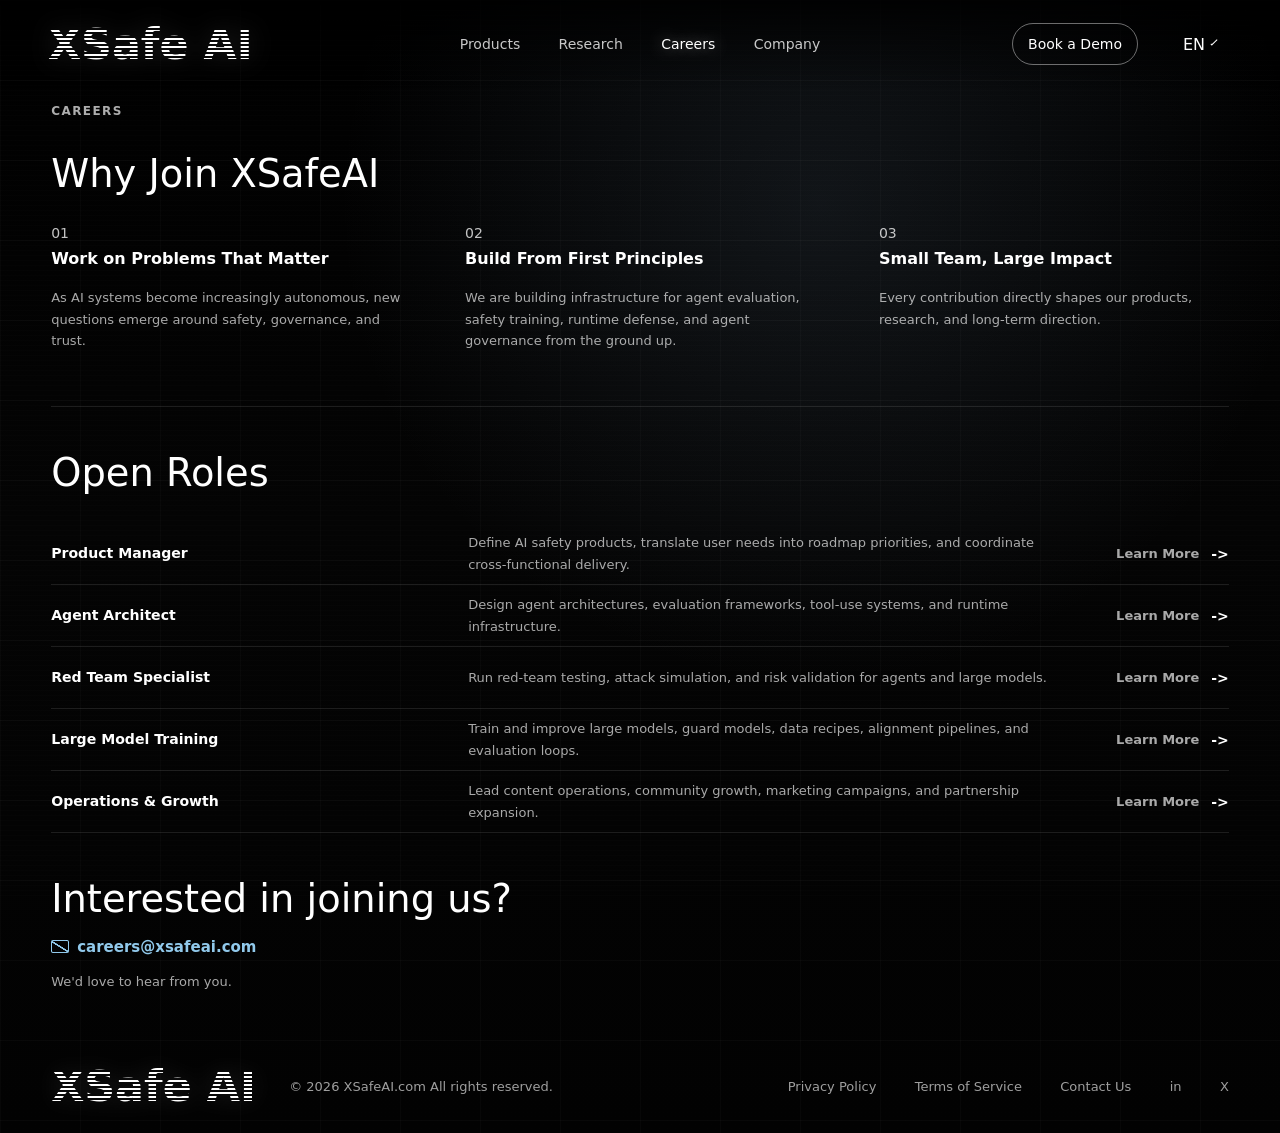
==== commit 816172a2: "Simplify careers open roles" ====
--- a/careers.html
+++ b/careers.html
@@ -58,63 +58,29 @@
           <div class="careers-roles">
             <h2 data-i18n="careersPage.openRoles">Open Roles</h2>
             <div class="role-group">
-              <h3 data-i18n="careersPage.groupEngineering">Engineering</h3>
-              <a class="role-row" href="mailto:careers@xsafeai.com?subject=Agent%20Harness%20Architect">
-                <strong data-i18n="careersPage.roleAgentHarness">Agent Harness Architect</strong>
-                <span data-i18n="careersPage.roleAgentHarnessCopy">Design and build infrastructure for large-scale agent evaluation, orchestration, and runtime execution.</span>
+              <a class="role-row" href="mailto:careers@xsafeai.com?subject=Product%20Manager">
+                <strong data-i18n="careersPage.roleProductManager">Product Manager</strong>
+                <span data-i18n="careersPage.roleProductManagerCopy">Define AI safety products, translate user needs into roadmap priorities, and coordinate cross-functional delivery.</span>
                 <em><span data-i18n="cta.learnMore">Learn More</span> <b aria-hidden="true">-&gt;</b></em>
               </a>
-              <a class="role-row" href="mailto:careers@xsafeai.com?subject=Data%20Scientist%20-%20Safety%20Data">
-                <strong data-i18n="careersPage.roleDataScientist">Data Scientist — Safety Data</strong>
-                <span data-i18n="careersPage.roleDataScientistCopy">Build automated systems for generating, collecting, curating, and evaluating large-scale safety datasets.</span>
+              <a class="role-row" href="mailto:careers@xsafeai.com?subject=Agent%20Architect">
+                <strong data-i18n="careersPage.roleAgentArchitect">Agent Architect</strong>
+                <span data-i18n="careersPage.roleAgentArchitectCopy">Design agent architectures, evaluation frameworks, tool-use systems, and runtime infrastructure.</span>
                 <em><span data-i18n="cta.learnMore">Learn More</span> <b aria-hidden="true">-&gt;</b></em>
               </a>
-              <a class="role-row" href="mailto:careers@xsafeai.com?subject=Model%20Training%20Engineer">
-                <strong data-i18n="careersPage.roleTrainingEngineer">Model Training Engineer</strong>
-                <span data-i18n="careersPage.roleTrainingEngineerCopy">Train and optimize guard models and safety-enhanced foundation models.</span>
+              <a class="role-row" href="mailto:careers@xsafeai.com?subject=Red%20Team%20Specialist">
+                <strong data-i18n="careersPage.roleRedTeam">Red Team Specialist</strong>
+                <span data-i18n="careersPage.roleRedTeamCopy">Run red-team testing, attack simulation, and risk validation for agents and large models.</span>
                 <em><span data-i18n="cta.learnMore">Learn More</span> <b aria-hidden="true">-&gt;</b></em>
               </a>
-              <a class="role-row" href="mailto:careers@xsafeai.com?subject=Agent%20Systems%20Engineer">
-                <strong data-i18n="careersPage.roleAgentSystems">Agent Systems Engineer</strong>
-                <span data-i18n="careersPage.roleAgentSystemsCopy">Build next-generation agent systems for desktop, mobile, and future computing platforms.</span>
+              <a class="role-row" href="mailto:careers@xsafeai.com?subject=Large%20Model%20Training">
+                <strong data-i18n="careersPage.roleModelTraining">Large Model Training</strong>
+                <span data-i18n="careersPage.roleModelTrainingCopy">Train and improve large models, guard models, data recipes, alignment pipelines, and evaluation loops.</span>
                 <em><span data-i18n="cta.learnMore">Learn More</span> <b aria-hidden="true">-&gt;</b></em>
               </a>
-            </div>
-
-            <div class="role-group">
-              <h3 data-i18n="careersPage.groupResearch">Research Internships</h3>
-              <a class="role-row" href="mailto:careers@xsafeai.com?subject=Agent%20Safety%20Research%20Intern">
-                <strong data-i18n="careersPage.roleSafetyIntern">Agent Safety Research Intern</strong>
-                <span data-i18n="careersPage.roleSafetyInternCopy">Research agent attacks, defenses, evaluation, and governance.</span>
-                <em><span data-i18n="cta.learnMore">Learn More</span> <b aria-hidden="true">-&gt;</b></em>
-              </a>
-              <a class="role-row" href="mailto:careers@xsafeai.com?subject=MLOps%20%26%20Deployment%20Intern">
-                <strong data-i18n="careersPage.roleMLOpsIntern">MLOps &amp; Deployment Intern</strong>
-                <span data-i18n="careersPage.roleMLOpsInternCopy">Build infrastructure for training, deployment, evaluation, and monitoring.</span>
-                <em><span data-i18n="cta.learnMore">Learn More</span> <b aria-hidden="true">-&gt;</b></em>
-              </a>
-              <a class="role-row" href="mailto:careers@xsafeai.com?subject=Model%20Training%20Intern">
-                <strong data-i18n="careersPage.roleTrainingIntern">Model Training Intern</strong>
-                <span data-i18n="careersPage.roleTrainingInternCopy">Support the development of guard models and safety-enhanced foundation models.</span>
-                <em><span data-i18n="cta.learnMore">Learn More</span> <b aria-hidden="true">-&gt;</b></em>
-              </a>
-            </div>
-
-            <div class="role-group">
-              <h3 data-i18n="careersPage.groupOperations">Operations</h3>
-              <a class="role-row" href="mailto:careers@xsafeai.com?subject=Operations%20%26%20Administration">
-                <strong data-i18n="careersPage.roleOperations">Operations &amp; Administration</strong>
-                <span data-i18n="careersPage.roleOperationsCopy">Support company operations and growth.</span>
-                <em><span data-i18n="cta.learnMore">Learn More</span> <b aria-hidden="true">-&gt;</b></em>
-              </a>
-              <a class="role-row" href="mailto:careers@xsafeai.com?subject=Marketing%20%26%20Communications">
-                <strong data-i18n="careersPage.roleMarketing">Marketing &amp; Communications</strong>
-                <span data-i18n="careersPage.roleMarketingCopy">Communicate our mission, products, and research to the AI community.</span>
-                <em><span data-i18n="cta.learnMore">Learn More</span> <b aria-hidden="true">-&gt;</b></em>
-              </a>
-              <a class="role-row" href="mailto:careers@xsafeai.com?subject=Finance%20%26%20Accounting">
-                <strong data-i18n="careersPage.roleFinance">Finance &amp; Accounting</strong>
-                <span data-i18n="careersPage.roleFinanceCopy">Support financial operations and long-term company growth.</span>
+              <a class="role-row" href="mailto:careers@xsafeai.com?subject=Operations%20%26%20Growth">
+                <strong data-i18n="careersPage.roleOperationsGrowth">Operations &amp; Growth</strong>
+                <span data-i18n="careersPage.roleOperationsGrowthCopy">Lead content operations, community growth, marketing campaigns, and partnership expansion.</span>
                 <em><span data-i18n="cta.learnMore">Learn More</span> <b aria-hidden="true">-&gt;</b></em>
               </a>
             </div>
@@ -141,6 +107,6 @@
       </footer>
     </div>
 
-    <script src="script.js?v=20260616-1"></script>
+    <script src="script.js?v=20260623-1"></script>
   </body>
 </html>
